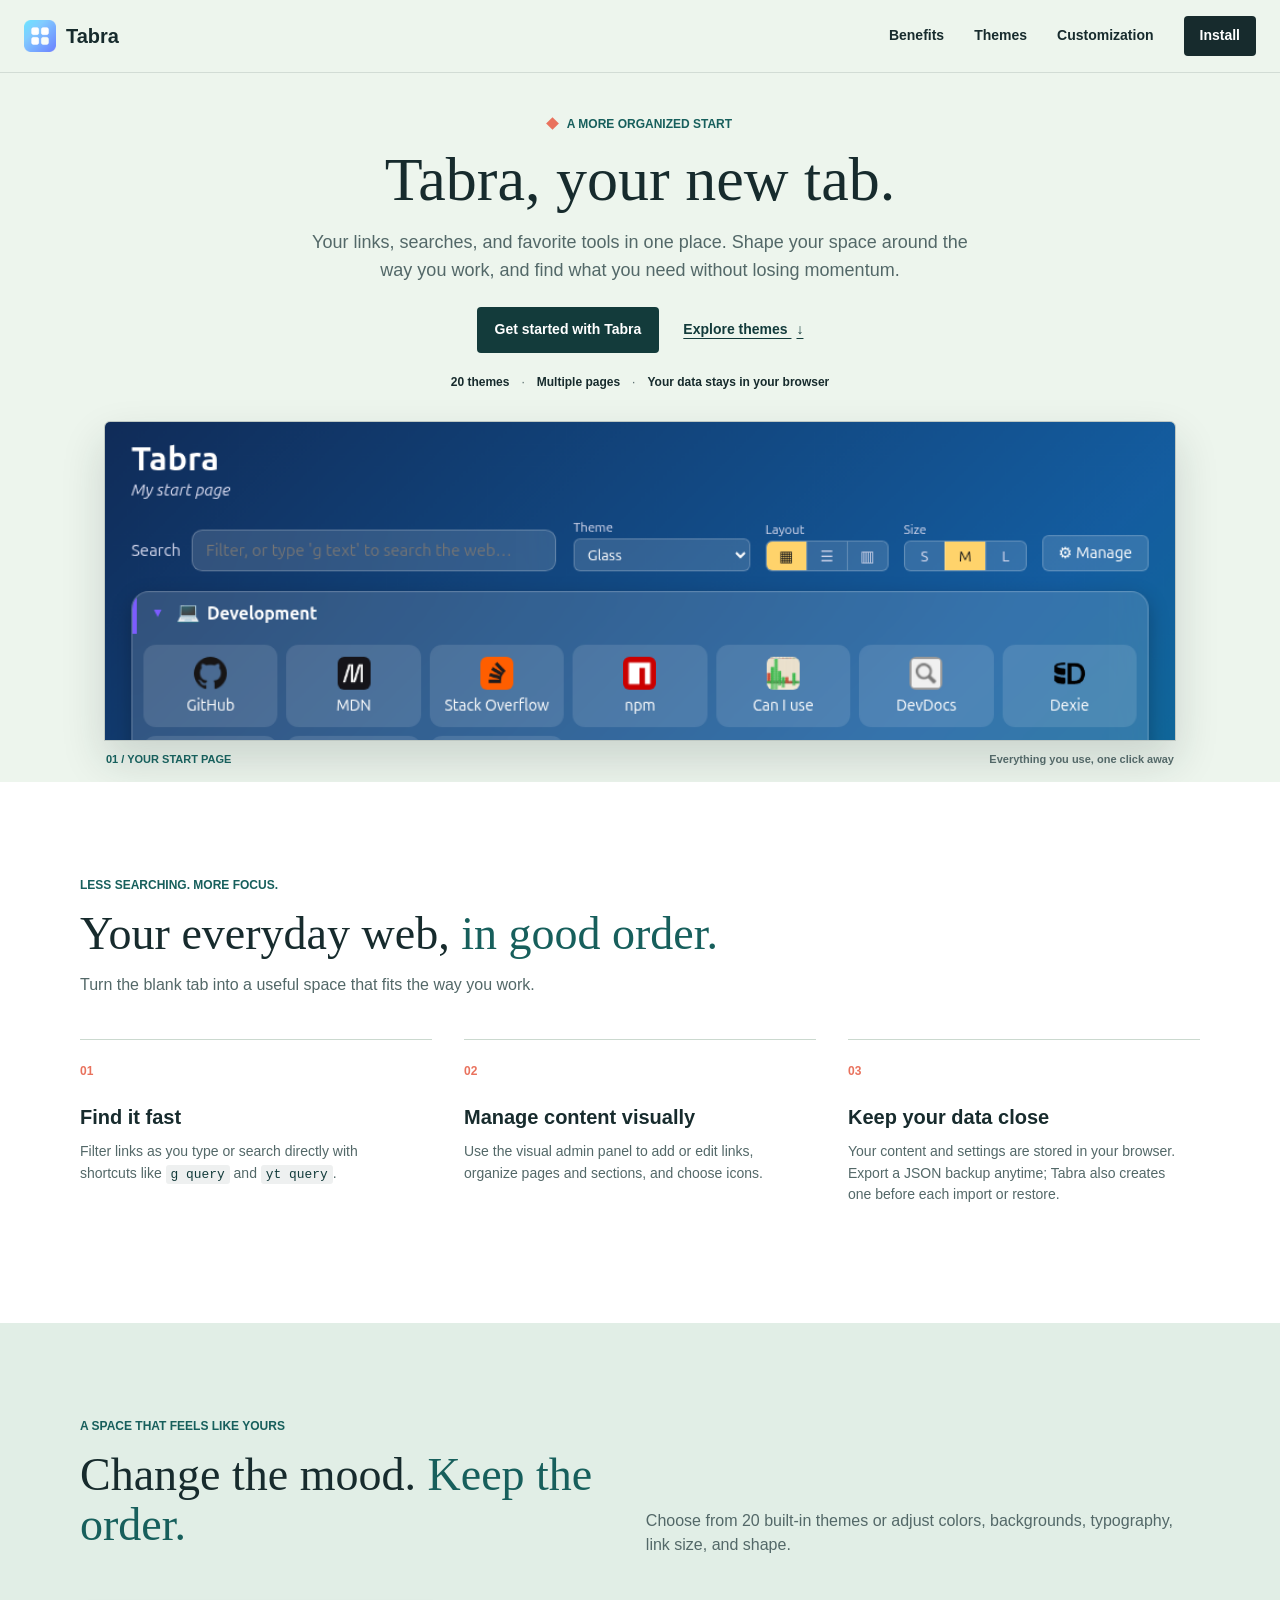
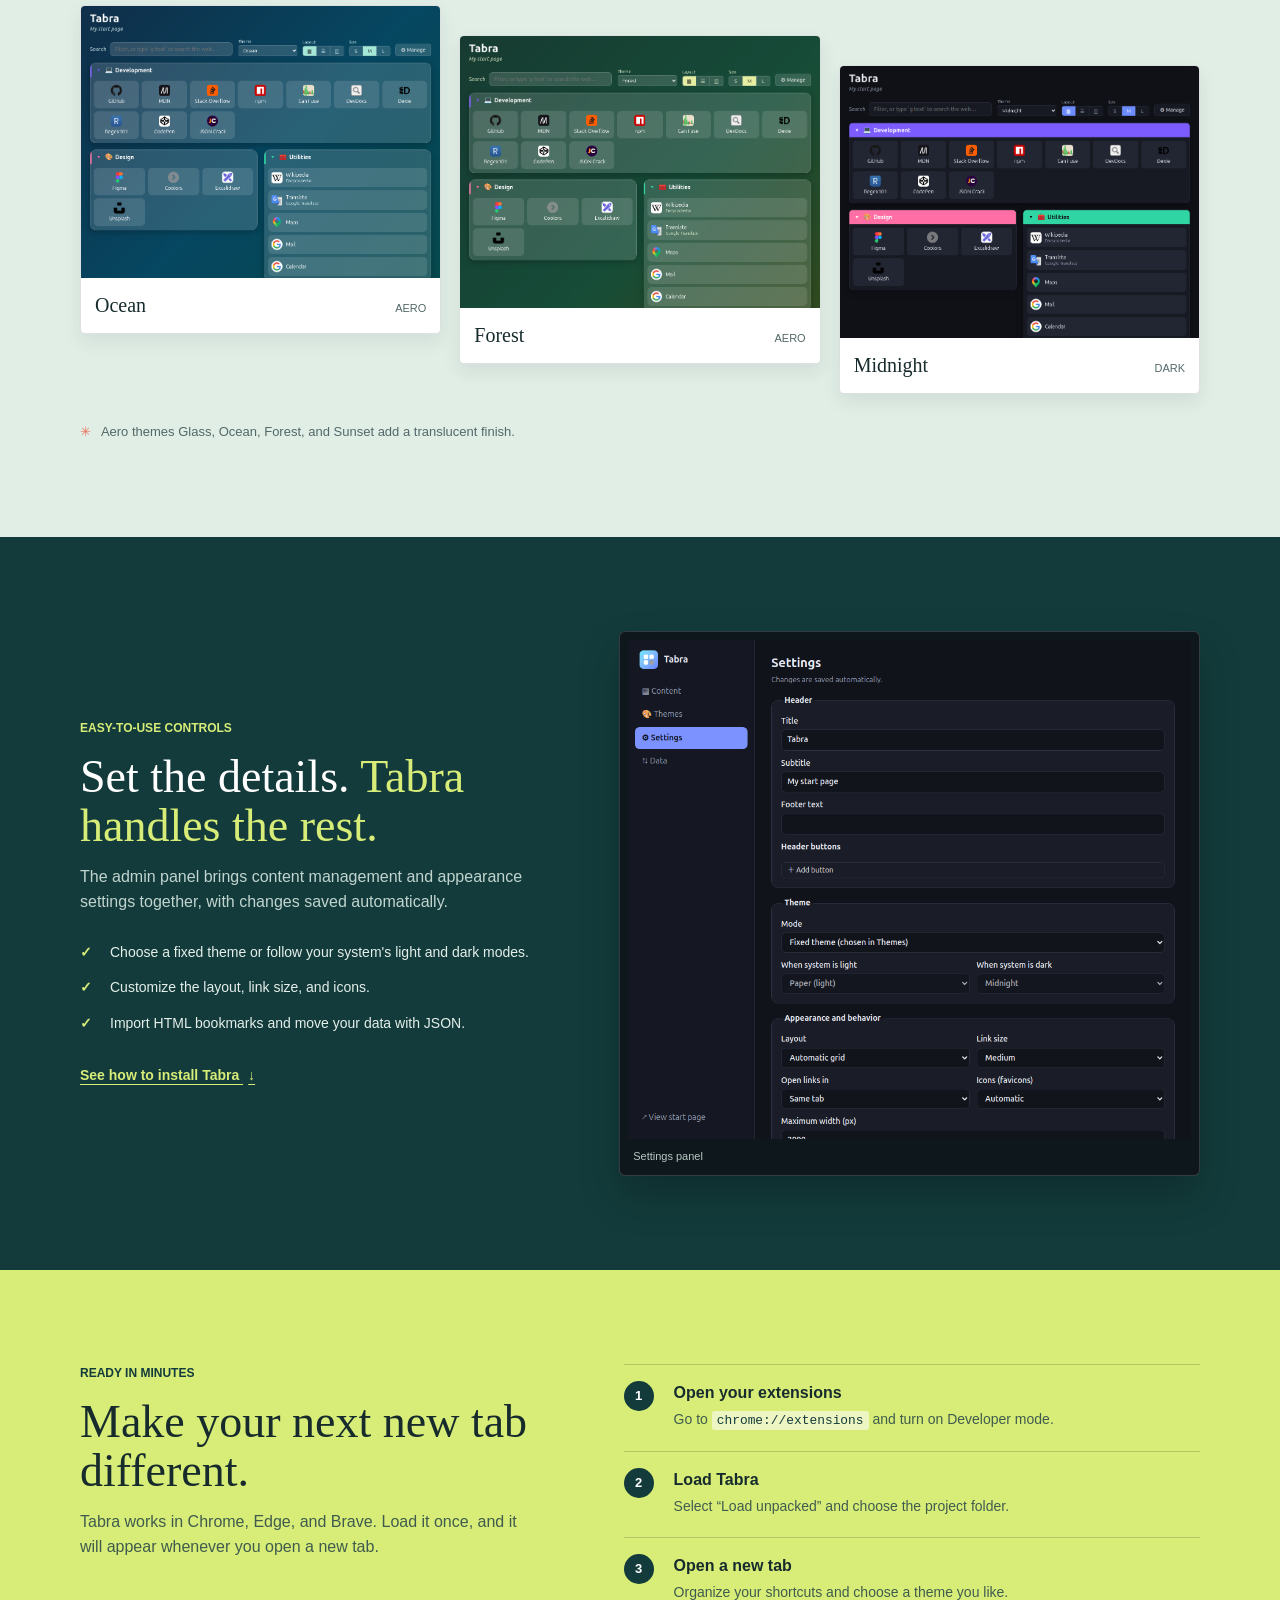
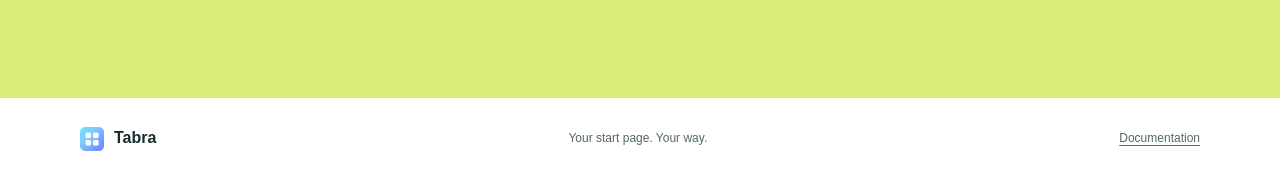
==== index.html @ 3e03a97a "Translate fix themes issues new themes change color icon landing page github actions license" ====
<!doctype html>
<html lang="en">
<head>
  <meta charset="utf-8">
  <meta name="viewport" content="width=device-width, initial-scale=1">
  <meta name="description" content="Tabra turns every new tab into a personal space for your links, pages, and searches.">
  <meta name="theme-color" content="#edf5ed">
  <title>Tabra | Your new tab, your way</title>
  <link rel="icon" href="icons/icon32.png">
  <link rel="stylesheet" href="css/landing.css">
</head>
<body>
  <a class="skip-link" href="#content">Skip to content</a>

  <header class="site-header">
    <div class="nav-wrap">
      <a class="brand" href="index.html" aria-label="Tabra home">
        <img src="icons/icon48.png" alt="" width="32" height="32">
        <span>Tabra</span>
      </a>
      <nav class="site-nav" aria-label="Main navigation">
        <a href="#benefits">Benefits</a>
        <a href="#themes">Themes</a>
        <a href="#settings">Customization</a>
        <a class="nav-cta" href="#installation">Install</a>
      </nav>
    </div>
  </header>

  <main id="content">
    <section class="hero" aria-labelledby="hero-title">
      <div class="container">
        <div class="hero-copy">
          <p class="eyebrow"><span class="eyebrow-mark"></span> A more organized start</p>
          <h1 id="hero-title">Tabra, your new tab.</h1>
          <p class="hero-lede">Your links, searches, and favorite tools in one place. Shape your space around the way you work, and find what you need without losing momentum.</p>
          <div class="hero-actions">
            <a class="button button-primary" href="#installation">Get started with Tabra</a>
            <a class="text-link" href="#themes">Explore themes <span aria-hidden="true">↓</span></a>
          </div>
          <p class="hero-proof"><strong>20 themes</strong><span>·</span><strong>Multiple pages</strong><span>·</span><strong>Your data stays in your browser</strong></p>
        </div>

        <figure class="hero-screen">
          <img src="assets/tabra-glass.png" alt="Tabra new tab with the Glass theme, search, sections, and shortcuts">
          <figcaption><span>01 / YOUR START PAGE</span><span>Everything you use, one click away</span></figcaption>
        </figure>
      </div>
    </section>

    <section class="benefits section-pad" id="benefits" aria-labelledby="benefits-title">
      <div class="container">
        <div class="section-heading">
          <p class="eyebrow">Less searching. More focus.</p>
          <h2 id="benefits-title">Your everyday web, <span>in good order.</span></h2>
          <p>Turn the blank tab into a useful space that fits the way you work.</p>
        </div>
        <div class="benefit-grid">
          <article class="benefit">
            <span class="benefit-number">01</span>
            <h3>Find it fast</h3>
            <p>Filter links as you type or search directly with shortcuts like <code>g query</code> and <code>yt query</code>.</p>
          </article>
          <article class="benefit">
            <span class="benefit-number">02</span>
            <h3>Manage content visually</h3>
            <p>Use the visual admin panel to add or edit links, organize pages and sections, and choose icons.</p>
          </article>
          <article class="benefit">
            <span class="benefit-number">03</span>
            <h3>Keep your data close</h3>
            <p>Your content and settings are stored in your browser. Export a JSON backup anytime; Tabra also creates one before each import or restore.</p>
          </article>
        </div>
      </div>
    </section>

    <section class="themes section-pad" id="themes" aria-labelledby="themes-title">
      <div class="container">
        <div class="section-heading section-heading-inline">
          <div>
            <p class="eyebrow">A space that feels like yours</p>
            <h2 id="themes-title">Change the mood. <span>Keep the order.</span></h2>
          </div>
          <p>Choose from 20 built-in themes or adjust colors, backgrounds, typography, link size, and shape.</p>
        </div>
        <div class="theme-gallery">
          <figure class="theme-shot theme-shot-ocean">
            <img src="assets/tabra-ocean.png" alt="Tabra with the Ocean theme in deep blue and turquoise" loading="lazy">
            <figcaption><span>Ocean</span><span>Aero</span></figcaption>
          </figure>
          <figure class="theme-shot theme-shot-forest">
            <img src="assets/tabra-forest.png" alt="Tabra with the Forest theme in shades of green" loading="lazy">
            <figcaption><span>Forest</span><span>Aero</span></figcaption>
          </figure>
          <figure class="theme-shot theme-shot-midnight">
            <img src="assets/tabra-midnight.png" alt="Tabra with the dark Midnight theme" loading="lazy">
            <figcaption><span>Midnight</span><span>Dark</span></figcaption>
          </figure>
        </div>
        <p class="theme-note"><span aria-hidden="true">✳</span> Aero themes Glass, Ocean, Forest, and Sunset add a translucent finish.</p>
      </div>
    </section>

    <section class="settings section-pad" id="settings" aria-labelledby="settings-title">
      <div class="container settings-layout">
        <div class="settings-copy">
          <p class="eyebrow">Easy-to-use controls</p>
          <h2 id="settings-title">Set the details. <span>Tabra handles the rest.</span></h2>
          <p>The admin panel brings content management and appearance settings together, with changes saved automatically.</p>
          <ul class="settings-list">
            <li><span class="check" aria-hidden="true">✓</span> Choose a fixed theme or follow your system's light and dark modes.</li>
            <li><span class="check" aria-hidden="true">✓</span> Customize the layout, link size, and icons.</li>
            <li><span class="check" aria-hidden="true">✓</span> Import HTML bookmarks and move your data with JSON.</li>
          </ul>
          <a class="text-link text-link-light" href="#installation">See how to install Tabra <span aria-hidden="true">↓</span></a>
        </div>
        <figure class="settings-screen">
          <img src="assets/tabra-settings.png" alt="Tabra settings panel for configuring the header, theme, layout, and behavior" loading="lazy">
          <figcaption>Settings panel</figcaption>
        </figure>
      </div>
    </section>

    <section class="install section-pad" id="installation" aria-labelledby="install-title">
      <div class="container install-layout">
        <div>
          <p class="eyebrow">Ready in minutes</p>
          <h2 id="install-title">Make your next new tab different.</h2>
          <p>Tabra works in Chrome, Edge, and Brave. Load it once, and it will appear whenever you open a new tab.</p>
        </div>
        <ol class="install-steps">
          <li><span>1</span><div><strong>Open your extensions</strong><p>Go to <code>chrome://extensions</code> and turn on Developer mode.</p></div></li>
          <li><span>2</span><div><strong>Load Tabra</strong><p>Select “Load unpacked” and choose the project folder.</p></div></li>
          <li><span>3</span><div><strong>Open a new tab</strong><p>Organize your shortcuts and choose a theme you like.</p></div></li>
        </ol>
      </div>
    </section>
  </main>

  <footer class="site-footer">
    <div class="container footer-inner">
      <a class="brand" href="index.html"><img src="icons/icon32.png" alt="" width="24" height="24"><span>Tabra</span></a>
      <p>Your start page. Your way.</p>
      <a href="README.md">Documentation</a>
    </div>
  </footer>
</body>
</html>
---- css/landing.css ----
:root {
  color-scheme: light;
  --ink: #172b2d;
  --muted: #536868;
  --paper: #edf5ed;
  --white: #ffffff;
  --line: #cbd9cf;
  --green: #175f5c;
  --green-dark: #133b3b;
  --lime: #d7ed78;
  --coral: #e9725d;
  --serif: Georgia, "Times New Roman", serif;
  --sans: "Avenir Next", Avenir, "Segoe UI", sans-serif;
}

* { box-sizing: border-box; }
html { scroll-behavior: smooth; }
body {
  margin: 0;
  background: var(--paper);
  color: var(--ink);
  font-family: var(--sans);
  font-size: 16px;
  line-height: 1.55;
}
img { display: block; max-width: 100%; }
a { color: inherit; }
.container { width: min(1120px, calc(100% - 48px)); margin-inline: auto; }
.skip-link { position: absolute; top: -60px; left: 16px; z-index: 10; padding: 10px 14px; background: var(--ink); color: white; }
.skip-link:focus { top: 12px; }

.site-header { position: relative; z-index: 2; background: var(--paper); border-bottom: 1px solid rgba(23, 43, 45, .12); }
.nav-wrap { width: min(1280px, calc(100% - 48px)); min-height: 72px; margin-inline: auto; display: flex; align-items: center; justify-content: space-between; gap: 28px; }
.brand { display: inline-flex; align-items: center; gap: 10px; text-decoration: none; font-size: 20px; font-weight: 750; }
.brand img { width: 32px; height: 32px; }
.site-nav { display: flex; align-items: center; gap: 30px; font-size: 14px; font-weight: 650; }
.site-nav a { text-decoration: none; }
.site-nav a:not(.nav-cta):hover, .site-footer a:hover { color: var(--green); }
.nav-cta { padding: 9px 16px; background: var(--ink); color: var(--white); border-radius: 4px; }
.nav-cta:hover, .button-primary:hover { background: var(--green); }

.hero { padding: 42px 0 0; overflow: hidden; }
.hero-copy { max-width: 890px; margin: 0 auto 30px; text-align: center; }
.eyebrow { margin: 0 0 14px; color: var(--green); font-size: 12px; font-weight: 800; text-transform: uppercase; }
.eyebrow-mark { display: inline-block; width: 9px; height: 9px; margin-right: 7px; background: var(--coral); transform: rotate(45deg); }
h1, h2, h3, p { margin-top: 0; }
h1, h2 { font-family: var(--serif); font-weight: 500; letter-spacing: 0; }
h1 { max-width: 1100px; margin: 0 auto 18px; font-size: 62px; line-height: 1.02; }
h1 em { color: var(--green); font-weight: 500; }
.hero-lede { max-width: 670px; margin: 0 auto 22px; color: var(--muted); font-size: 18px; }
.hero-actions { display: flex; align-items: center; justify-content: center; gap: 24px; }
.button { display: inline-flex; min-height: 46px; align-items: center; justify-content: center; padding: 0 18px; border-radius: 4px; text-decoration: none; font-size: 14px; font-weight: 750; transition: background-color .18s ease, transform .18s ease; }
.button:hover { transform: translateY(-2px); }
.button-primary { background: var(--green-dark); color: white; }
.text-link { color: var(--green-dark); font-size: 14px; font-weight: 750; text-decoration-thickness: 1px; text-underline-offset: 4px; }
.text-link span { padding-left: 5px; }
.hero-proof { display: flex; justify-content: center; align-items: center; gap: 12px; margin: 20px 0 0; color: var(--muted); font-size: 12px; }
.hero-proof strong { color: var(--ink); font-weight: 750; }
.hero-screen { width: min(1120px, calc(100% - 48px)); margin: 0 auto; }
.hero-screen img { width: 100%; height: 320px; object-fit: cover; object-position: top center; border: 1px solid rgba(23, 43, 45, .22); border-radius: 6px 6px 0 0; box-shadow: 0 20px 44px rgba(23, 43, 45, .16); }
.hero-screen figcaption { display: flex; justify-content: space-between; padding: 10px 2px 14px; color: var(--muted); font-size: 11px; font-weight: 700; }
.hero-screen figcaption span:first-child { color: var(--green); }

.section-pad { padding: 94px 0; }
.benefits { background: var(--white); }
.section-heading { max-width: 660px; margin-bottom: 42px; }
.section-heading h2, .settings-copy h2, .install h2 { margin-bottom: 14px; font-size: 46px; line-height: 1.08; }
.section-heading h2 span { color: var(--green); }
.section-heading > p:last-child { max-width: 560px; margin-bottom: 0; color: var(--muted); }
.benefit-grid { display: grid; grid-template-columns: repeat(3, minmax(0, 1fr)); gap: 32px; }
.benefit { min-height: 190px; padding: 18px 22px 0 0; border-top: 1px solid var(--line); }
.benefit-number { color: var(--coral); font-size: 12px; font-weight: 800; }
.benefit h3 { margin: 19px 0 8px; font-size: 20px; letter-spacing: 0; }
.benefit p { max-width: 340px; margin: 0; color: var(--muted); font-size: 14px; }
code { padding: 2px 5px; background: rgba(23, 43, 45, .07); border-radius: 3px; color: var(--green-dark); font-size: .92em; }

.themes { background: #e1eee6; }
.section-heading-inline { max-width: none; display: flex; justify-content: space-between; align-items: end; gap: 50px; }
.section-heading-inline > p { max-width: 390px; padding-bottom: 5px; }
.theme-gallery { display: grid; grid-template-columns: repeat(3, minmax(0, 1fr)); gap: 18px; align-items: start; }
.theme-shot { min-width: 0; margin: 0; overflow: hidden; background: var(--white); border: 1px solid rgba(23, 43, 45, .14); border-radius: 5px; box-shadow: 0 8px 18px rgba(23, 43, 45, .08); }
.theme-shot img { width: 100%; aspect-ratio: 1.32 / 1; object-fit: cover; object-position: top center; }
.theme-shot figcaption { display: flex; justify-content: space-between; align-items: baseline; padding: 12px 14px; }
.theme-shot figcaption span:first-child { font-family: var(--serif); font-size: 20px; }
.theme-shot figcaption span:last-child { color: var(--muted); font-size: 11px; text-transform: uppercase; }
.theme-shot-forest { margin-top: 30px; }
.theme-shot-midnight { margin-top: 60px; }
.theme-note { margin: 28px 0 0; color: var(--muted); font-size: 13px; }
.theme-note span { padding-right: 7px; color: var(--coral); }

.settings { background: var(--green-dark); color: white; }
.settings-layout { display: grid; grid-template-columns: .9fr 1.1fr; align-items: center; gap: 64px; }
.settings-copy .eyebrow { color: var(--lime); }
.settings-copy h2 { max-width: 500px; }
.settings-copy h2 span { color: var(--lime); }
.settings-copy > p:not(.eyebrow) { max-width: 460px; color: #c1d5cf; }
.settings-list { display: grid; gap: 14px; margin: 27px 0 28px; padding: 0; list-style: none; }
.settings-list li { display: grid; grid-template-columns: 20px 1fr; gap: 10px; color: #e4efea; font-size: 14px; }
.check { color: var(--lime); font-weight: 800; }
.text-link-light { color: var(--lime); }
.settings-screen { margin: 0; padding: 8px; background: #0e171c; border: 1px solid rgba(255, 255, 255, .16); border-radius: 6px; box-shadow: 0 20px 40px rgba(0, 0, 0, .22); }
.settings-screen img { width: 100%; height: auto; }
.settings-screen figcaption { padding: 9px 5px 2px; color: #b6c9c3; font-size: 11px; }

.install { background: var(--lime); }
.install-layout { display: grid; grid-template-columns: .9fr 1.1fr; gap: 72px; align-items: start; }
.install .eyebrow { color: var(--green-dark); }
.install h2 { max-width: 460px; }
.install-layout > div > p:last-child { max-width: 440px; margin-bottom: 0; color: #405b4e; }
.install-steps { display: grid; gap: 20px; margin: 0; padding: 0; list-style: none; }
.install-steps li { display: grid; grid-template-columns: 36px 1fr; gap: 14px; align-items: start; padding-top: 16px; border-top: 1px solid rgba(23, 43, 45, .2); }
.install-steps li > span { display: grid; width: 30px; aspect-ratio: 1; place-items: center; background: var(--green-dark); border-radius: 50%; color: white; font-size: 13px; font-weight: 750; }
.install-steps strong { display: block; margin-bottom: 3px; }
.install-steps p { margin: 0; color: #405b4e; font-size: 14px; }
.install code { background: rgba(255, 255, 255, .55); }

.site-footer { background: var(--white); }
.footer-inner { min-height: 82px; display: flex; align-items: center; justify-content: space-between; gap: 20px; }
.footer-inner .brand { font-size: 16px; }
.footer-inner .brand img { width: 24px; height: 24px; }
.footer-inner p, .footer-inner > a:last-child { margin: 0; color: var(--muted); font-size: 12px; }
.footer-inner > a:last-child { text-underline-offset: 3px; }

@media (max-width: 760px) {
  .container, .nav-wrap { width: min(100% - 36px, 560px); }
  .nav-wrap { min-height: 64px; gap: 14px; }
  .site-nav { gap: 14px; font-size: 12px; }
  .site-nav a:first-child, .site-nav a:nth-child(3) { display: none; }
  .nav-cta { padding: 8px 11px; }
  .hero { padding-top: 34px; }
  .hero-copy { margin-bottom: 25px; }
  h1 { font-size: 48px; }
  .hero-lede { font-size: 16px; }
  .hero-screen { width: calc(100% - 24px); }
  .hero-screen img { height: 300px; }
  .section-pad { padding: 68px 0; }
  .section-heading h2, .settings-copy h2, .install h2 { font-size: 38px; }
  .benefit-grid { grid-template-columns: 1fr; gap: 18px; }
  .benefit { min-height: 0; padding: 15px 0 4px; }
  .benefit h3 { margin-top: 10px; }
  .section-heading-inline { display: block; }
  .section-heading-inline > p { margin-top: 18px; }
  .theme-gallery { grid-template-columns: 1fr 1fr; gap: 12px; }
  .theme-shot-forest, .theme-shot-midnight { margin-top: 0; }
  .theme-shot-midnight { grid-column: 1 / -1; width: calc(50% - 6px); }
  .theme-shot img { aspect-ratio: 1.2 / 1; }
  .settings-layout, .install-layout { grid-template-columns: 1fr; gap: 38px; }
  .settings-screen { width: min(100%, 520px); margin-inline: auto; }
}

@media (max-width: 430px) {
  .container, .nav-wrap { width: calc(100% - 28px); }
  .brand { font-size: 18px; }
  .site-nav { gap: 11px; }
  .site-nav a:nth-child(2) { display: none; }
  h1 { font-size: 42px; }
  .hero-proof { flex-wrap: wrap; gap: 7px; font-size: 11px; }
  .hero-screen { width: calc(100% - 14px); }
  .hero-screen img { height: 230px; }
  .hero-screen figcaption { gap: 14px; font-size: 9px; }
  .theme-gallery { grid-template-columns: 1fr; }
  .theme-shot-midnight { grid-column: auto; width: 100%; }
  .theme-shot img { aspect-ratio: 1.45 / 1; }
  .footer-inner { flex-wrap: wrap; padding-block: 18px; }
  .footer-inner p { order: 2; width: 100%; }
}

@media (prefers-reduced-motion: reduce) {
  html { scroll-behavior: auto; }
  *, *::before, *::after { transition-duration: .01ms !important; }
}
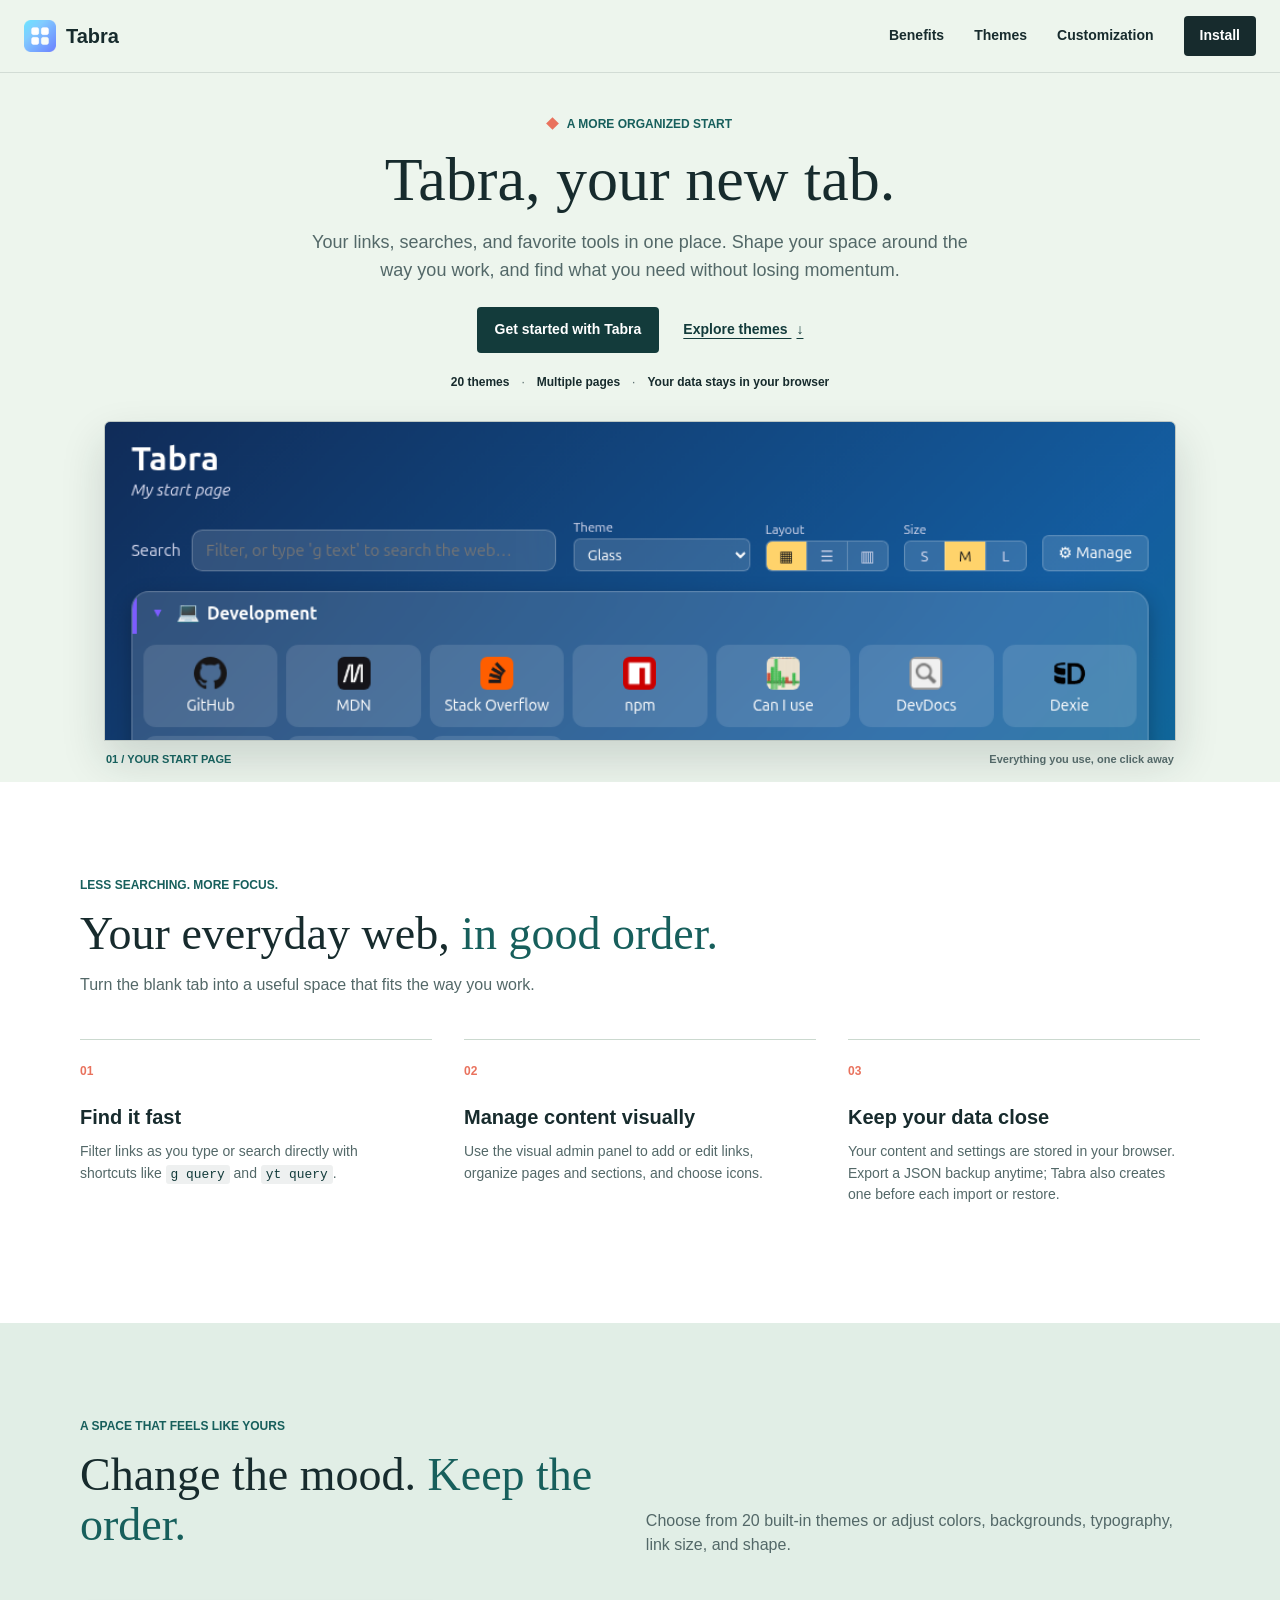
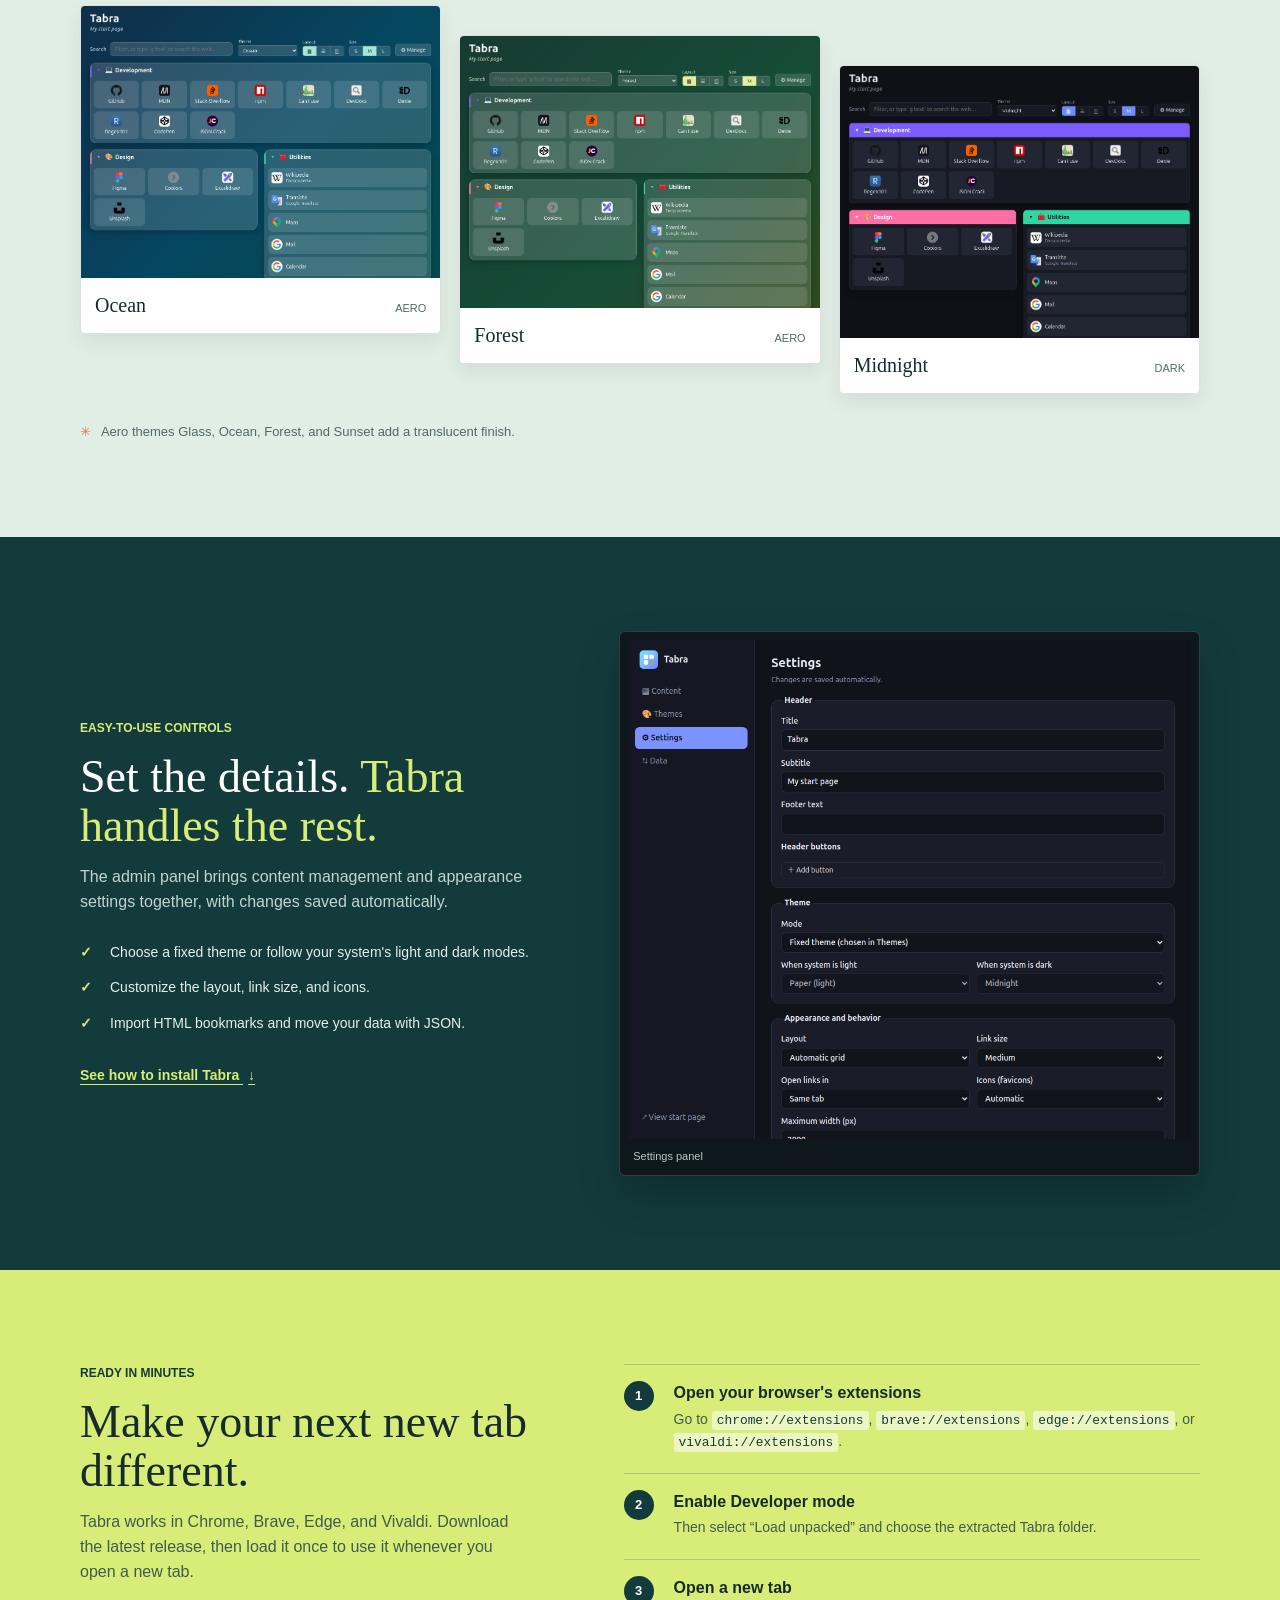
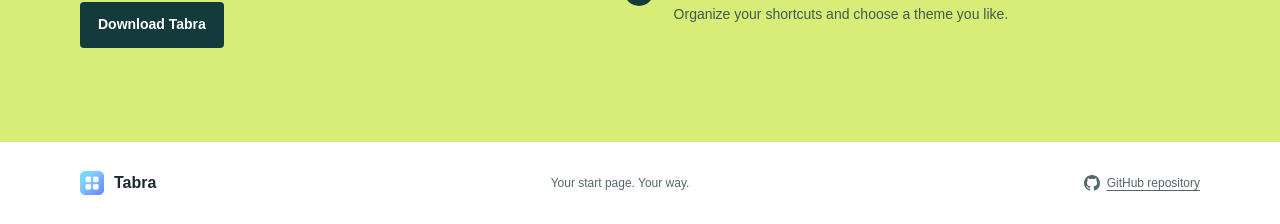
==== commit 7aab8a87: "release 1.0.0" ====
--- a/index.html
+++ b/index.html
@@ -127,11 +127,12 @@
         <div>
           <p class="eyebrow">Ready in minutes</p>
           <h2 id="install-title">Make your next new tab different.</h2>
-          <p>Tabra works in Chrome, Edge, and Brave. Load it once, and it will appear whenever you open a new tab.</p>
+          <p class="install-description">Tabra works in Chrome, Brave, Edge, and Vivaldi. Download the latest release, then load it once to use it whenever you open a new tab.</p>
+          <a class="button button-primary" href="https://github.com/scaamanho/tabra/releases" target="_blank" rel="noopener noreferrer">Download Tabra</a>
         </div>
         <ol class="install-steps">
-          <li><span>1</span><div><strong>Open your extensions</strong><p>Go to <code>chrome://extensions</code> and turn on Developer mode.</p></div></li>
-          <li><span>2</span><div><strong>Load Tabra</strong><p>Select “Load unpacked” and choose the project folder.</p></div></li>
+          <li><span>1</span><div><strong>Open your browser's extensions</strong><p>Go to <code>chrome://extensions</code>, <code>brave://extensions</code>, <code>edge://extensions</code>, or <code>vivaldi://extensions</code>.</p></div></li>
+          <li><span>2</span><div><strong>Enable Developer mode</strong><p>Then select “Load unpacked” and choose the extracted Tabra folder.</p></div></li>
           <li><span>3</span><div><strong>Open a new tab</strong><p>Organize your shortcuts and choose a theme you like.</p></div></li>
         </ol>
       </div>
@@ -142,7 +143,10 @@
     <div class="container footer-inner">
       <a class="brand" href="index.html"><img src="icons/icon32.png" alt="" width="24" height="24"><span>Tabra</span></a>
       <p>Your start page. Your way.</p>
-      <a href="README.md">Documentation</a>
+      <a class="repo-link" href="https://github.com/scaamanho/tabra" target="_blank" rel="noopener noreferrer">
+        <svg aria-hidden="true" viewBox="0 0 16 16"><path d="M8 0C3.58 0 0 3.58 0 8c0 3.54 2.29 6.53 5.47 7.59.4.07.55-.17.55-.38 0-.19-.01-.82-.01-1.49-2.01.37-2.53-.49-2.69-.94-.09-.23-.48-.94-.82-1.13-.28-.15-.68-.52-.01-.53.63-.01 1.08.58 1.23.82.72 1.21 1.87.87 2.33.66.07-.52.28-.87.51-1.07-1.78-.2-3.64-.89-3.64-3.95 0-.87.31-1.59.82-2.15-.08-.2-.36-1.02.08-2.12 0 0 .67-.21 2.2.82a7.65 7.65 0 0 1 4 0c1.53-1.04 2.2-.82 2.2-.82.44 1.1.16 1.92.08 2.12.51.56.82 1.27.82 2.15 0 3.07-1.87 3.75-3.65 3.95.29.25.54.73.54 1.48 0 1.07-.01 1.93-.01 2.2 0 .21.15.46.55.38A8.01 8.01 0 0 0 16 8c0-4.42-3.58-8-8-8Z"/></svg>
+        <span>GitHub repository</span>
+      </a>
     </div>
   </footer>
 </body>
--- a/css/landing.css
+++ b/css/landing.css
@@ -106,7 +106,7 @@
 .install-layout { display: grid; grid-template-columns: .9fr 1.1fr; gap: 72px; align-items: start; }
 .install .eyebrow { color: var(--green-dark); }
 .install h2 { max-width: 460px; }
-.install-layout > div > p:last-child { max-width: 440px; margin-bottom: 0; color: #405b4e; }
+.install-description { max-width: 440px; margin-bottom: 18px; color: #405b4e; }
 .install-steps { display: grid; gap: 20px; margin: 0; padding: 0; list-style: none; }
 .install-steps li { display: grid; grid-template-columns: 36px 1fr; gap: 14px; align-items: start; padding-top: 16px; border-top: 1px solid rgba(23, 43, 45, .2); }
 .install-steps li > span { display: grid; width: 30px; aspect-ratio: 1; place-items: center; background: var(--green-dark); border-radius: 50%; color: white; font-size: 13px; font-weight: 750; }
@@ -120,6 +120,8 @@
 .footer-inner .brand img { width: 24px; height: 24px; }
 .footer-inner p, .footer-inner > a:last-child { margin: 0; color: var(--muted); font-size: 12px; }
 .footer-inner > a:last-child { text-underline-offset: 3px; }
+.repo-link { display: inline-flex; align-items: center; gap: 7px; }
+.repo-link svg { width: 16px; height: 16px; fill: currentColor; }
 
 @media (max-width: 760px) {
   .container, .nav-wrap { width: min(100% - 36px, 560px); }
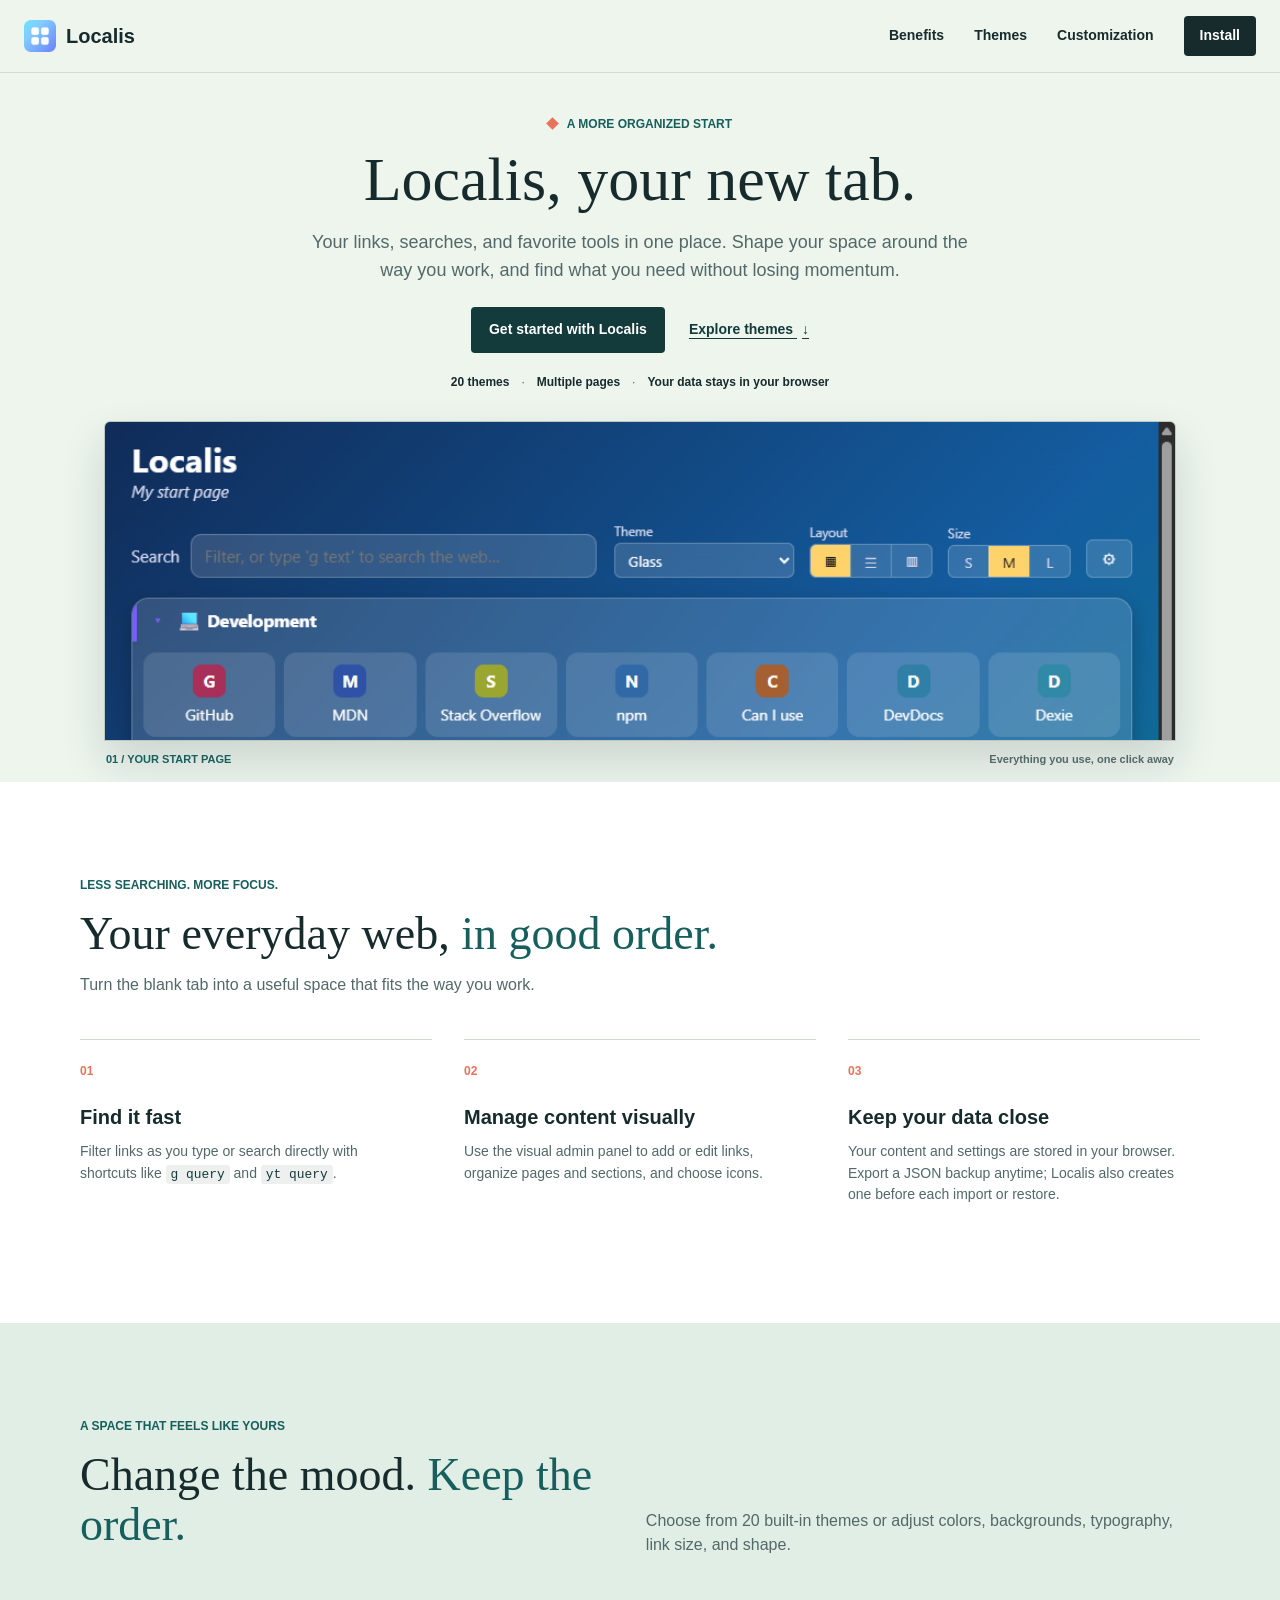
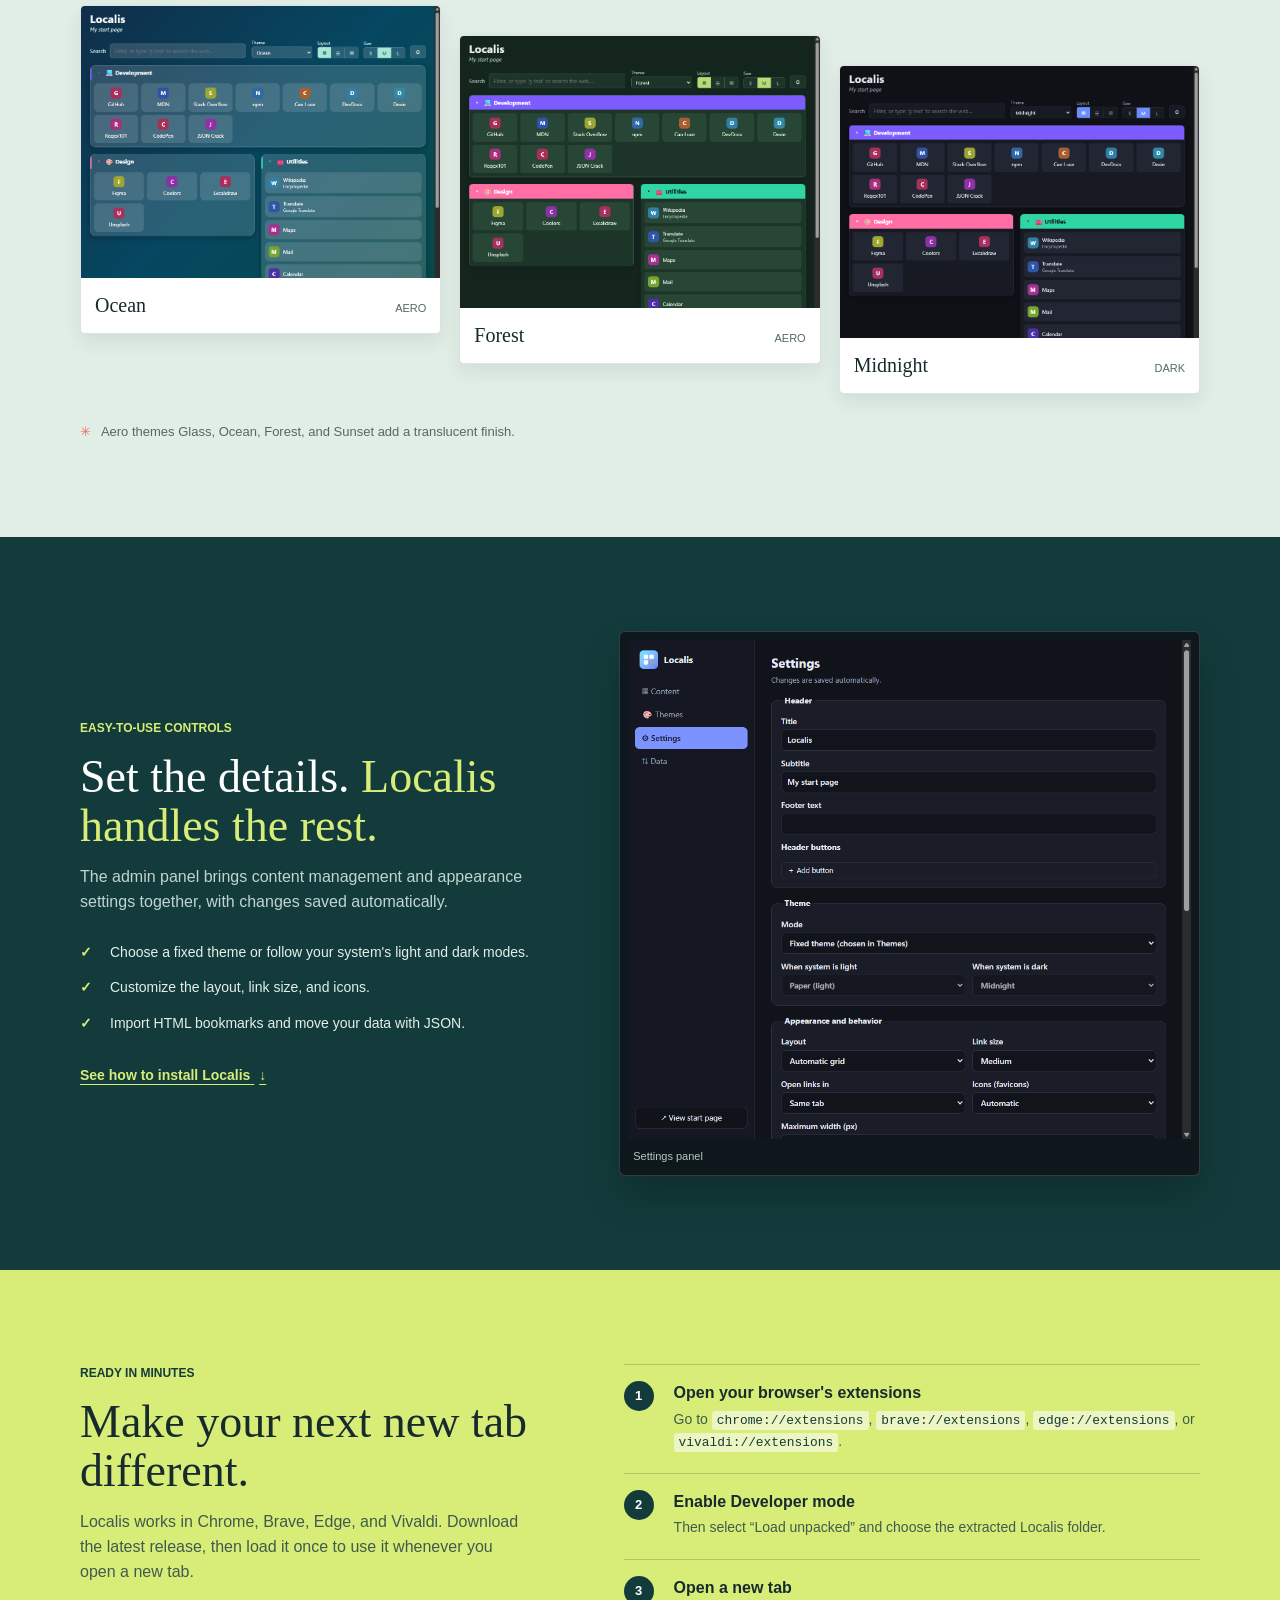
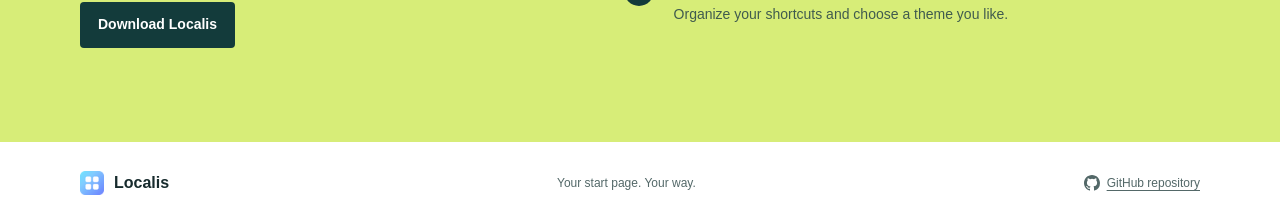
==== commit a93ab747: "rename to localis" ====
--- a/index.html
+++ b/index.html
@@ -3,9 +3,9 @@
 <head>
   <meta charset="utf-8">
   <meta name="viewport" content="width=device-width, initial-scale=1">
-  <meta name="description" content="Tabra turns every new tab into a personal space for your links, pages, and searches.">
+  <meta name="description" content="Localis turns every new tab into a personal space for your links, pages, and searches.">
   <meta name="theme-color" content="#edf5ed">
-  <title>Tabra | Your new tab, your way</title>
+  <title>Localis | Your new tab, your way</title>
   <link rel="icon" href="icons/icon32.png">
   <link rel="stylesheet" href="css/landing.css">
 </head>
@@ -14,9 +14,9 @@
 
   <header class="site-header">
     <div class="nav-wrap">
-      <a class="brand" href="index.html" aria-label="Tabra home">
+      <a class="brand" href="index.html" aria-label="Localis home">
         <img src="icons/icon48.png" alt="" width="32" height="32">
-        <span>Tabra</span>
+        <span>Localis</span>
       </a>
       <nav class="site-nav" aria-label="Main navigation">
         <a href="#benefits">Benefits</a>
@@ -32,17 +32,17 @@
       <div class="container">
         <div class="hero-copy">
           <p class="eyebrow"><span class="eyebrow-mark"></span> A more organized start</p>
-          <h1 id="hero-title">Tabra, your new tab.</h1>
+          <h1 id="hero-title">Localis, your new tab.</h1>
           <p class="hero-lede">Your links, searches, and favorite tools in one place. Shape your space around the way you work, and find what you need without losing momentum.</p>
           <div class="hero-actions">
-            <a class="button button-primary" href="#installation">Get started with Tabra</a>
+            <a class="button button-primary" href="#installation">Get started with Localis</a>
             <a class="text-link" href="#themes">Explore themes <span aria-hidden="true">↓</span></a>
           </div>
           <p class="hero-proof"><strong>20 themes</strong><span>·</span><strong>Multiple pages</strong><span>·</span><strong>Your data stays in your browser</strong></p>
         </div>
 
         <figure class="hero-screen">
-          <img src="assets/tabra-glass.png" alt="Tabra new tab with the Glass theme, search, sections, and shortcuts">
+          <img src="assets/localis-glass.png" alt="Localis new tab with the Glass theme, search, sections, and shortcuts">
           <figcaption><span>01 / YOUR START PAGE</span><span>Everything you use, one click away</span></figcaption>
         </figure>
       </div>
@@ -69,7 +69,7 @@
           <article class="benefit">
             <span class="benefit-number">03</span>
             <h3>Keep your data close</h3>
-            <p>Your content and settings are stored in your browser. Export a JSON backup anytime; Tabra also creates one before each import or restore.</p>
+            <p>Your content and settings are stored in your browser. Export a JSON backup anytime; Localis also creates one before each import or restore.</p>
           </article>
         </div>
       </div>
@@ -86,15 +86,15 @@
         </div>
         <div class="theme-gallery">
           <figure class="theme-shot theme-shot-ocean">
-            <img src="assets/tabra-ocean.png" alt="Tabra with the Ocean theme in deep blue and turquoise" loading="lazy">
+            <img src="assets/localis-ocean.png" alt="Localis with the Ocean theme in deep blue and turquoise" loading="lazy">
             <figcaption><span>Ocean</span><span>Aero</span></figcaption>
           </figure>
           <figure class="theme-shot theme-shot-forest">
-            <img src="assets/tabra-forest.png" alt="Tabra with the Forest theme in shades of green" loading="lazy">
+            <img src="assets/localis-forest.png" alt="Localis with the Forest theme in shades of green" loading="lazy">
             <figcaption><span>Forest</span><span>Aero</span></figcaption>
           </figure>
           <figure class="theme-shot theme-shot-midnight">
-            <img src="assets/tabra-midnight.png" alt="Tabra with the dark Midnight theme" loading="lazy">
+            <img src="assets/localis-midnight.png" alt="Localis with the dark Midnight theme" loading="lazy">
             <figcaption><span>Midnight</span><span>Dark</span></figcaption>
           </figure>
         </div>
@@ -106,17 +106,17 @@
       <div class="container settings-layout">
         <div class="settings-copy">
           <p class="eyebrow">Easy-to-use controls</p>
-          <h2 id="settings-title">Set the details. <span>Tabra handles the rest.</span></h2>
+          <h2 id="settings-title">Set the details. <span>Localis handles the rest.</span></h2>
           <p>The admin panel brings content management and appearance settings together, with changes saved automatically.</p>
           <ul class="settings-list">
             <li><span class="check" aria-hidden="true">✓</span> Choose a fixed theme or follow your system's light and dark modes.</li>
             <li><span class="check" aria-hidden="true">✓</span> Customize the layout, link size, and icons.</li>
             <li><span class="check" aria-hidden="true">✓</span> Import HTML bookmarks and move your data with JSON.</li>
           </ul>
-          <a class="text-link text-link-light" href="#installation">See how to install Tabra <span aria-hidden="true">↓</span></a>
+          <a class="text-link text-link-light" href="#installation">See how to install Localis <span aria-hidden="true">↓</span></a>
         </div>
         <figure class="settings-screen">
-          <img src="assets/tabra-settings.png" alt="Tabra settings panel for configuring the header, theme, layout, and behavior" loading="lazy">
+          <img src="assets/localis-settings.png" alt="Localis settings panel for configuring the header, theme, layout, and behavior" loading="lazy">
           <figcaption>Settings panel</figcaption>
         </figure>
       </div>
@@ -127,12 +127,12 @@
         <div>
           <p class="eyebrow">Ready in minutes</p>
           <h2 id="install-title">Make your next new tab different.</h2>
-          <p class="install-description">Tabra works in Chrome, Brave, Edge, and Vivaldi. Download the latest release, then load it once to use it whenever you open a new tab.</p>
-          <a class="button button-primary" href="https://github.com/scaamanho/tabra/releases" target="_blank" rel="noopener noreferrer">Download Tabra</a>
+          <p class="install-description">Localis works in Chrome, Brave, Edge, and Vivaldi. Download the latest release, then load it once to use it whenever you open a new tab.</p>
+          <a class="button button-primary" href="https://github.com/scaamanho/tabra/releases" target="_blank" rel="noopener noreferrer">Download Localis</a>
         </div>
         <ol class="install-steps">
           <li><span>1</span><div><strong>Open your browser's extensions</strong><p>Go to <code>chrome://extensions</code>, <code>brave://extensions</code>, <code>edge://extensions</code>, or <code>vivaldi://extensions</code>.</p></div></li>
-          <li><span>2</span><div><strong>Enable Developer mode</strong><p>Then select “Load unpacked” and choose the extracted Tabra folder.</p></div></li>
+          <li><span>2</span><div><strong>Enable Developer mode</strong><p>Then select “Load unpacked” and choose the extracted Localis folder.</p></div></li>
           <li><span>3</span><div><strong>Open a new tab</strong><p>Organize your shortcuts and choose a theme you like.</p></div></li>
         </ol>
       </div>
@@ -141,7 +141,7 @@
 
   <footer class="site-footer">
     <div class="container footer-inner">
-      <a class="brand" href="index.html"><img src="icons/icon32.png" alt="" width="24" height="24"><span>Tabra</span></a>
+      <a class="brand" href="index.html"><img src="icons/icon32.png" alt="" width="24" height="24"><span>Localis</span></a>
       <p>Your start page. Your way.</p>
       <a class="repo-link" href="https://github.com/scaamanho/tabra" target="_blank" rel="noopener noreferrer">
         <svg aria-hidden="true" viewBox="0 0 16 16"><path d="M8 0C3.58 0 0 3.58 0 8c0 3.54 2.29 6.53 5.47 7.59.4.07.55-.17.55-.38 0-.19-.01-.82-.01-1.49-2.01.37-2.53-.49-2.69-.94-.09-.23-.48-.94-.82-1.13-.28-.15-.68-.52-.01-.53.63-.01 1.08.58 1.23.82.72 1.21 1.87.87 2.33.66.07-.52.28-.87.51-1.07-1.78-.2-3.64-.89-3.64-3.95 0-.87.31-1.59.82-2.15-.08-.2-.36-1.02.08-2.12 0 0 .67-.21 2.2.82a7.65 7.65 0 0 1 4 0c1.53-1.04 2.2-.82 2.2-.82.44 1.1.16 1.92.08 2.12.51.56.82 1.27.82 2.15 0 3.07-1.87 3.75-3.65 3.95.29.25.54.73.54 1.48 0 1.07-.01 1.93-.01 2.2 0 .21.15.46.55.38A8.01 8.01 0 0 0 16 8c0-4.42-3.58-8-8-8Z"/></svg>
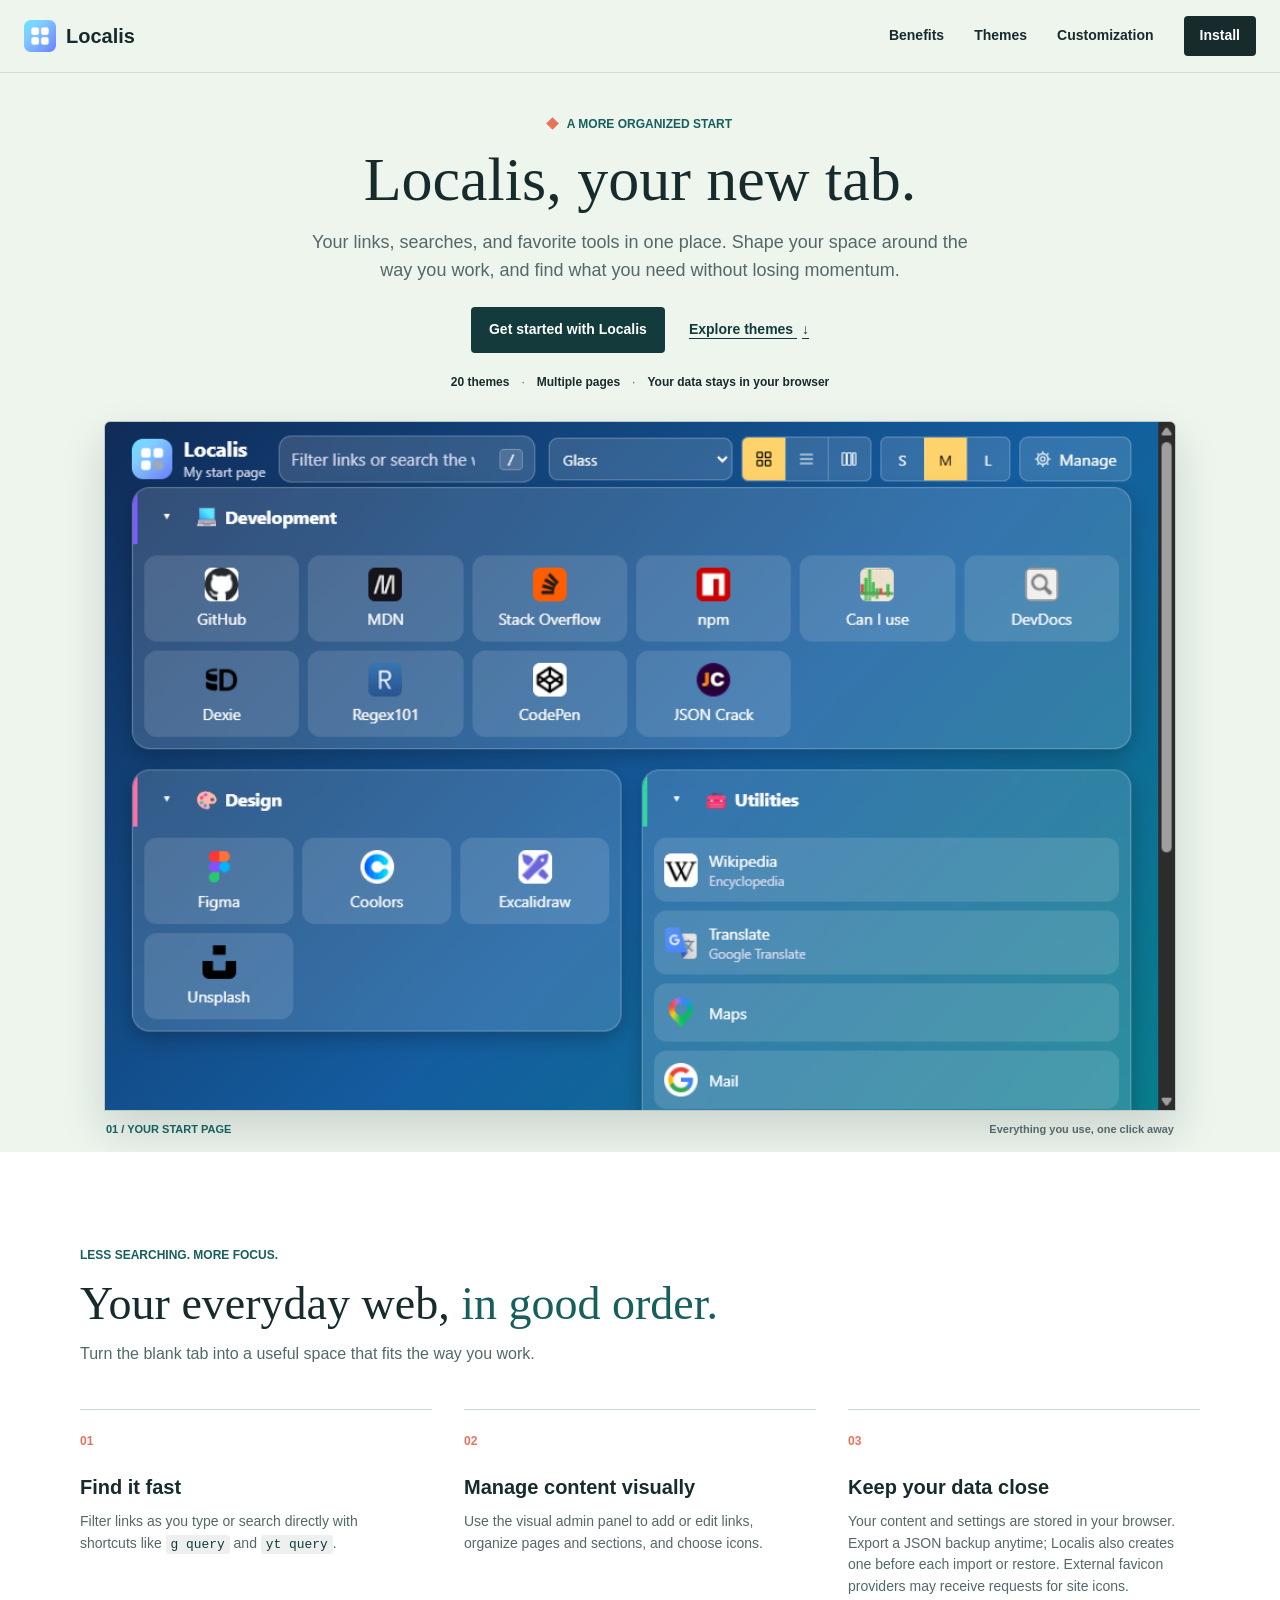
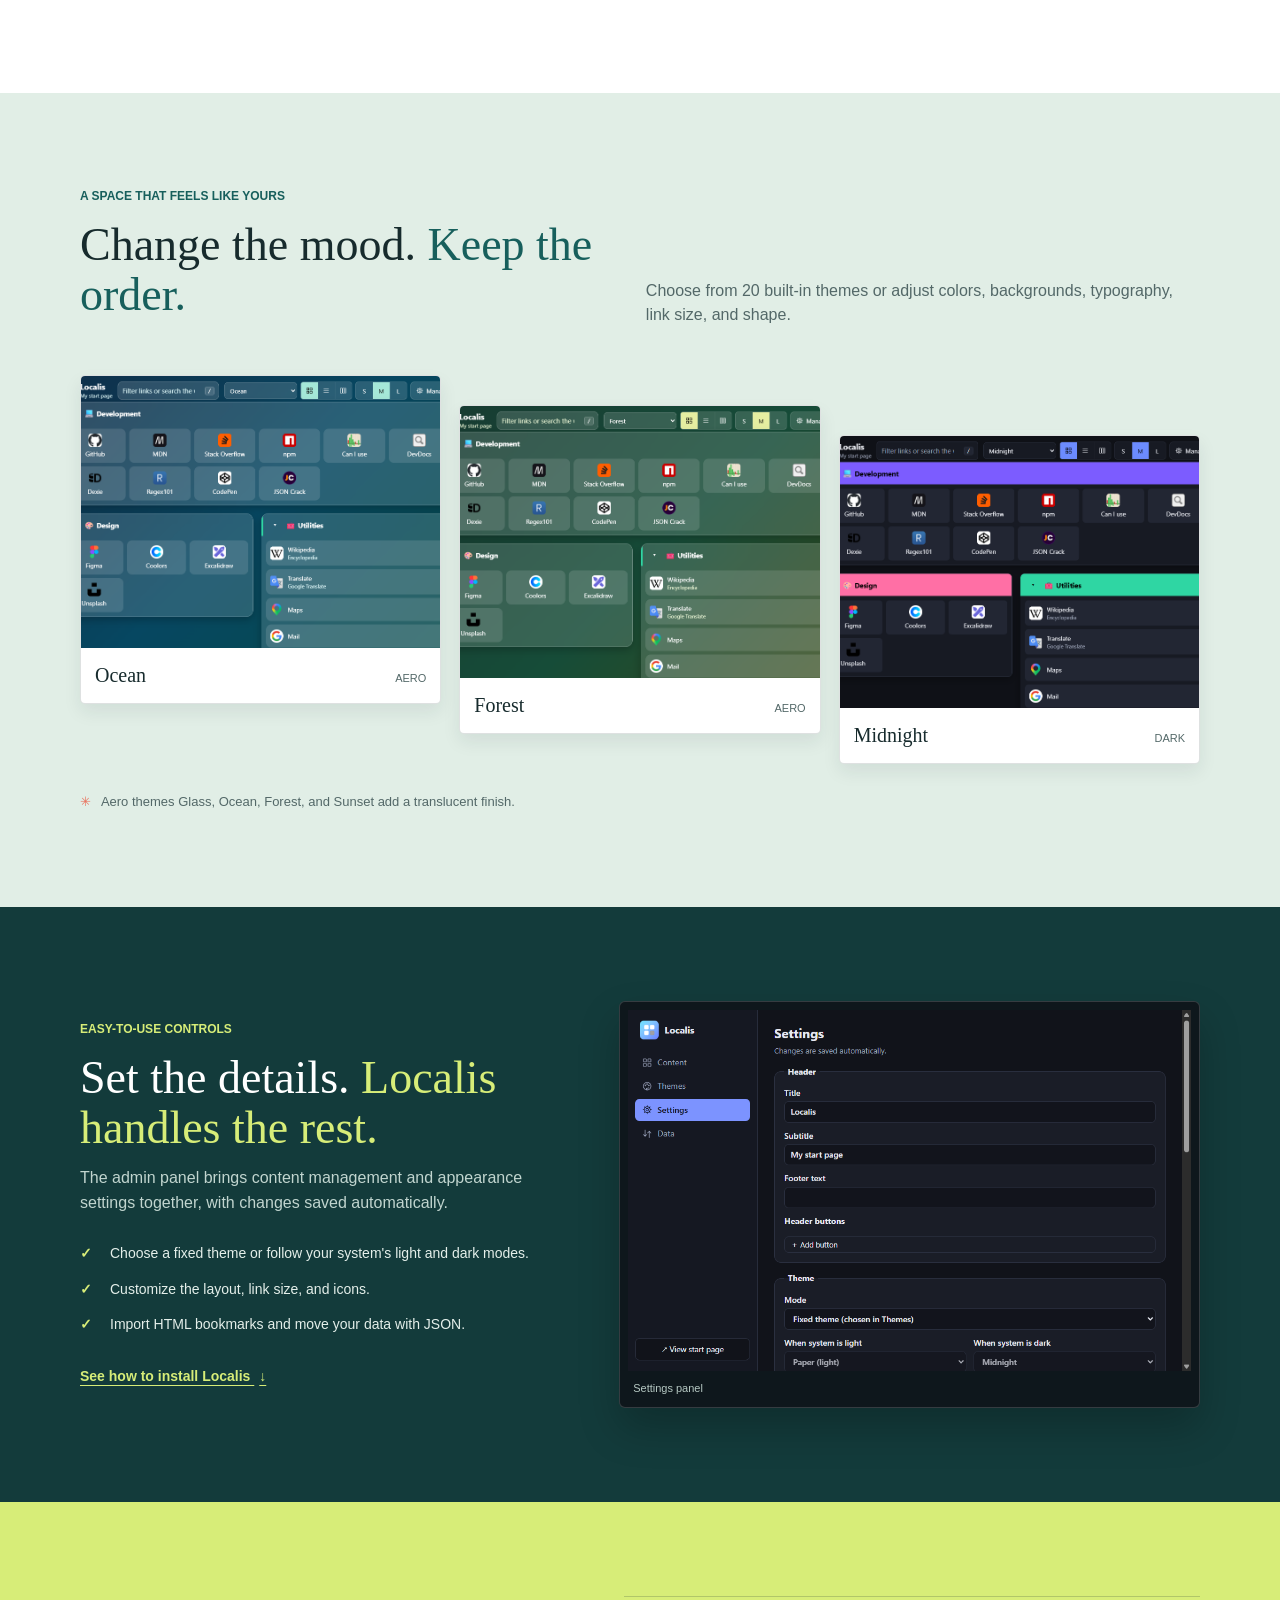
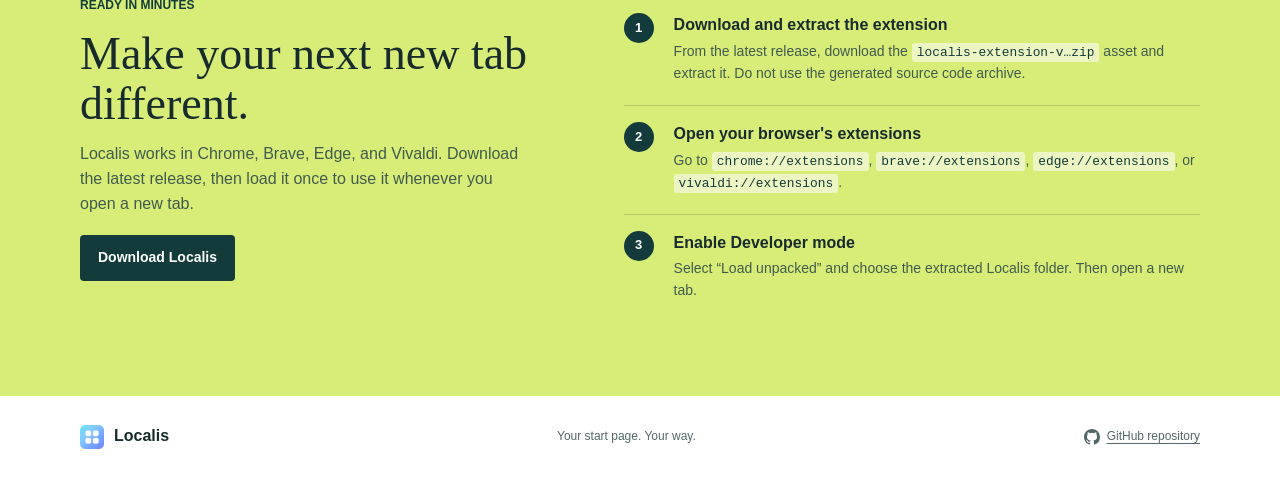
==== commit e9e268b6: "refactorizacion visual ux/ui" ====
--- a/index.html
+++ b/index.html
@@ -69,7 +69,7 @@
           <article class="benefit">
             <span class="benefit-number">03</span>
             <h3>Keep your data close</h3>
-            <p>Your content and settings are stored in your browser. Export a JSON backup anytime; Localis also creates one before each import or restore.</p>
+            <p>Your content and settings are stored in your browser. Export a JSON backup anytime; Localis also creates one before each import or restore. External favicon providers may receive requests for site icons.</p>
           </article>
         </div>
       </div>
@@ -131,9 +131,9 @@
           <a class="button button-primary" href="https://github.com/scaamanho/tabra/releases" target="_blank" rel="noopener noreferrer">Download Localis</a>
         </div>
         <ol class="install-steps">
-          <li><span>1</span><div><strong>Open your browser's extensions</strong><p>Go to <code>chrome://extensions</code>, <code>brave://extensions</code>, <code>edge://extensions</code>, or <code>vivaldi://extensions</code>.</p></div></li>
-          <li><span>2</span><div><strong>Enable Developer mode</strong><p>Then select “Load unpacked” and choose the extracted Localis folder.</p></div></li>
-          <li><span>3</span><div><strong>Open a new tab</strong><p>Organize your shortcuts and choose a theme you like.</p></div></li>
+          <li><span>1</span><div><strong>Download and extract the extension</strong><p>From the latest release, download the <code>localis-extension-v…zip</code> asset and extract it. Do not use the generated source code archive.</p></div></li>
+          <li><span>2</span><div><strong>Open your browser's extensions</strong><p>Go to <code>chrome://extensions</code>, <code>brave://extensions</code>, <code>edge://extensions</code>, or <code>vivaldi://extensions</code>.</p></div></li>
+          <li><span>3</span><div><strong>Enable Developer mode</strong><p>Select “Load unpacked” and choose the extracted Localis folder. Then open a new tab.</p></div></li>
         </ol>
       </div>
     </section>
--- a/css/landing.css
+++ b/css/landing.css
@@ -25,6 +25,7 @@
 }
 img { display: block; max-width: 100%; }
 a { color: inherit; }
+a:focus-visible { outline: 3px solid currentColor; outline-offset: 3px; }
 .container { width: min(1120px, calc(100% - 48px)); margin-inline: auto; }
 .skip-link { position: absolute; top: -60px; left: 16px; z-index: 10; padding: 10px 14px; background: var(--ink); color: white; }
 .skip-link:focus { top: 12px; }
@@ -57,7 +58,7 @@
 .hero-proof { display: flex; justify-content: center; align-items: center; gap: 12px; margin: 20px 0 0; color: var(--muted); font-size: 12px; }
 .hero-proof strong { color: var(--ink); font-weight: 750; }
 .hero-screen { width: min(1120px, calc(100% - 48px)); margin: 0 auto; }
-.hero-screen img { width: 100%; height: 320px; object-fit: cover; object-position: top center; border: 1px solid rgba(23, 43, 45, .22); border-radius: 6px 6px 0 0; box-shadow: 0 20px 44px rgba(23, 43, 45, .16); }
+.hero-screen img { width: 100%; height: auto; border: 1px solid rgba(23, 43, 45, .22); border-radius: 6px 6px 0 0; box-shadow: 0 20px 44px rgba(23, 43, 45, .16); }
 .hero-screen figcaption { display: flex; justify-content: space-between; padding: 10px 2px 14px; color: var(--muted); font-size: 11px; font-weight: 700; }
 .hero-screen figcaption span:first-child { color: var(--green); }
 
@@ -125,16 +126,14 @@
 
 @media (max-width: 760px) {
   .container, .nav-wrap { width: min(100% - 36px, 560px); }
-  .nav-wrap { min-height: 64px; gap: 14px; }
-  .site-nav { gap: 14px; font-size: 12px; }
-  .site-nav a:first-child, .site-nav a:nth-child(3) { display: none; }
+  .nav-wrap { min-height: 64px; gap: 8px 14px; flex-wrap: wrap; padding-block: 12px; }
+  .site-nav { gap: 12px; font-size: 12px; flex-wrap: wrap; }
   .nav-cta { padding: 8px 11px; }
   .hero { padding-top: 34px; }
   .hero-copy { margin-bottom: 25px; }
   h1 { font-size: 48px; }
   .hero-lede { font-size: 16px; }
   .hero-screen { width: calc(100% - 24px); }
-  .hero-screen img { height: 300px; }
   .section-pad { padding: 68px 0; }
   .section-heading h2, .settings-copy h2, .install h2 { font-size: 38px; }
   .benefit-grid { grid-template-columns: 1fr; gap: 18px; }
@@ -154,11 +153,9 @@
   .container, .nav-wrap { width: calc(100% - 28px); }
   .brand { font-size: 18px; }
   .site-nav { gap: 11px; }
-  .site-nav a:nth-child(2) { display: none; }
   h1 { font-size: 42px; }
   .hero-proof { flex-wrap: wrap; gap: 7px; font-size: 11px; }
   .hero-screen { width: calc(100% - 14px); }
-  .hero-screen img { height: 230px; }
   .hero-screen figcaption { gap: 14px; font-size: 9px; }
   .theme-gallery { grid-template-columns: 1fr; }
   .theme-shot-midnight { grid-column: auto; width: 100%; }
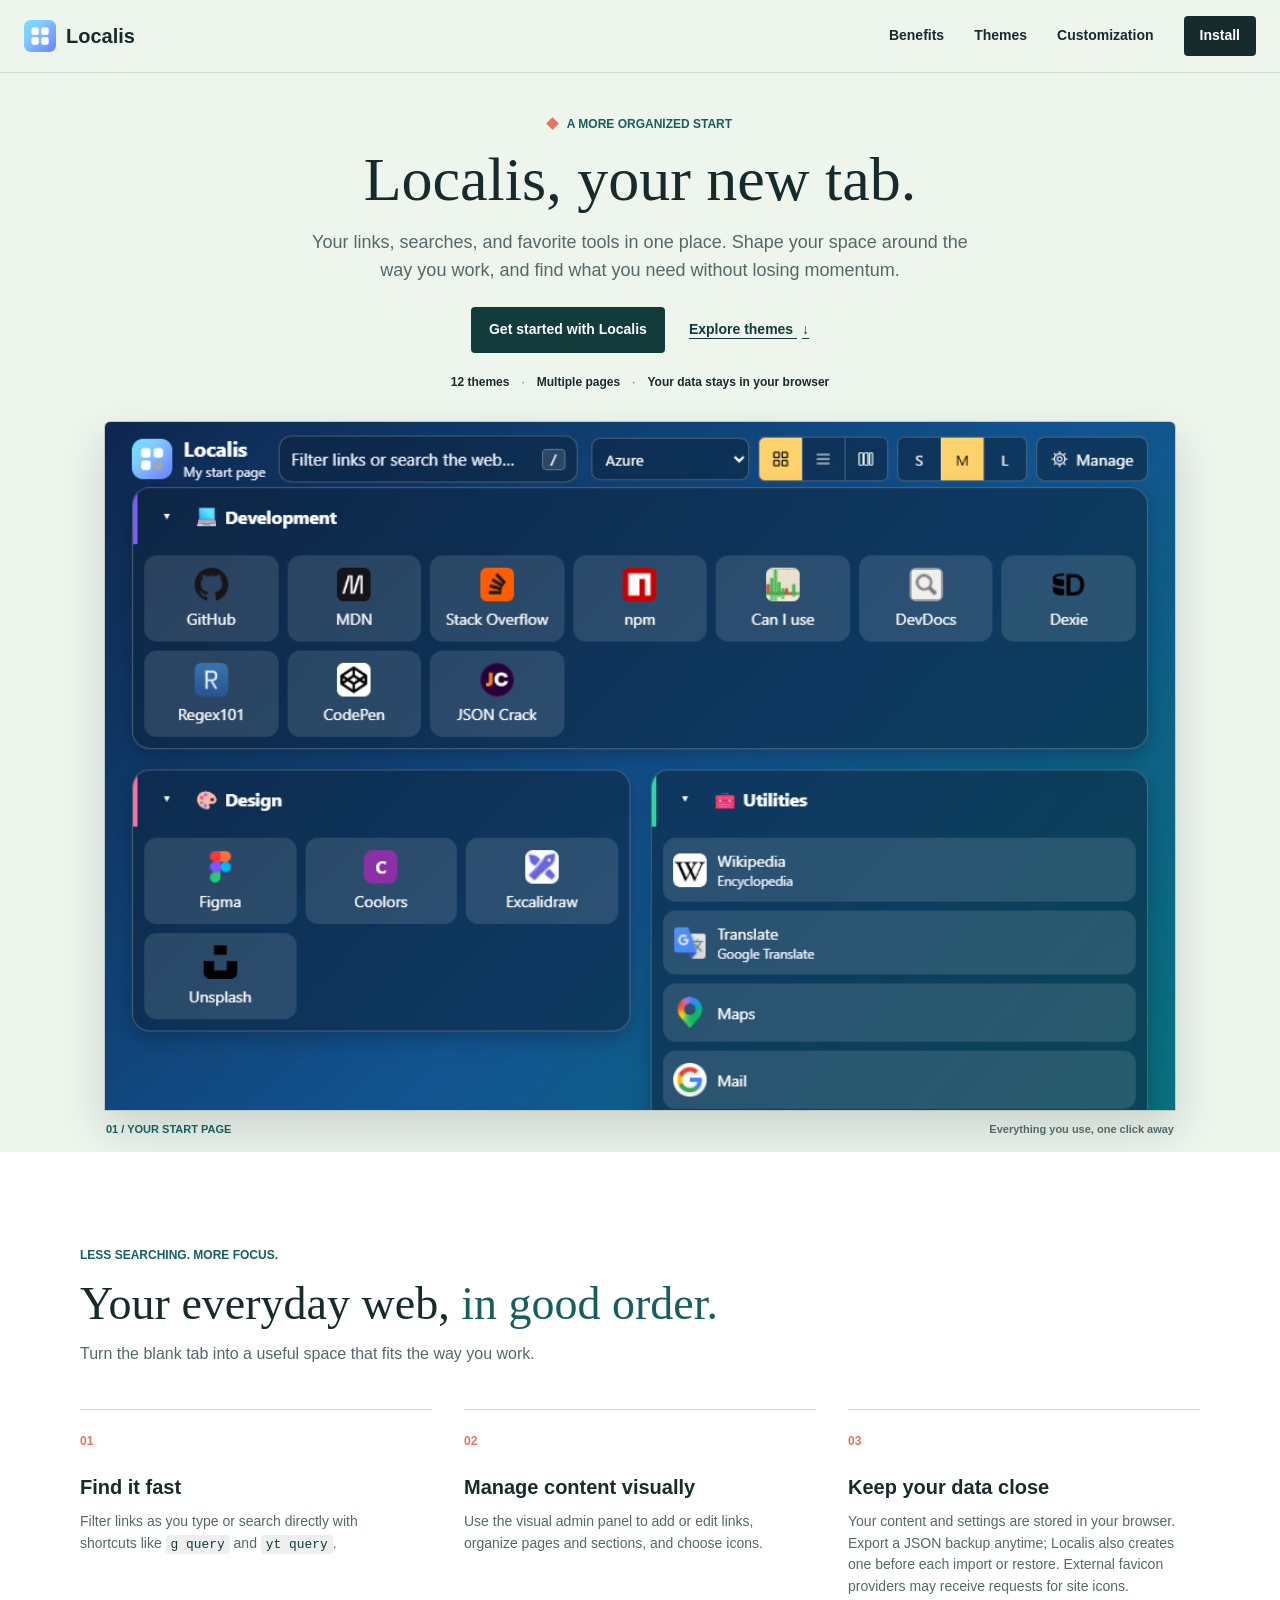
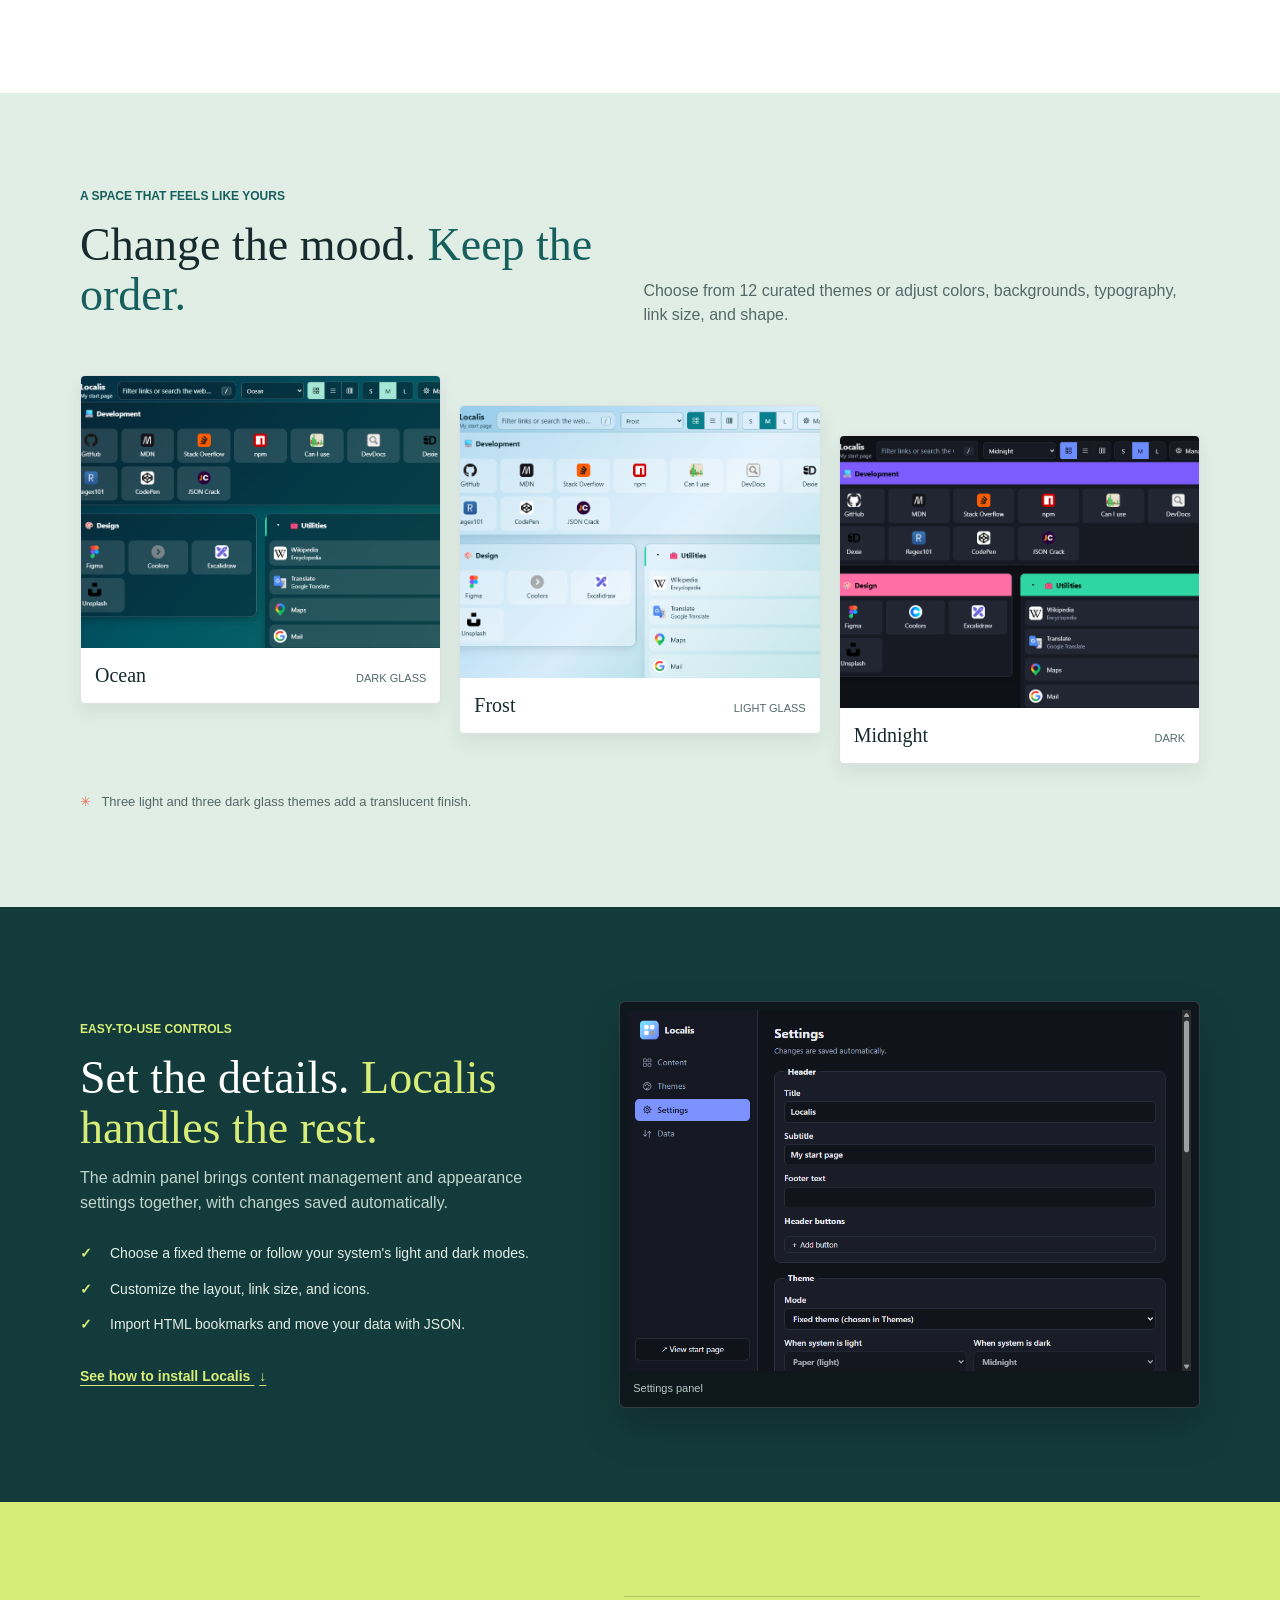
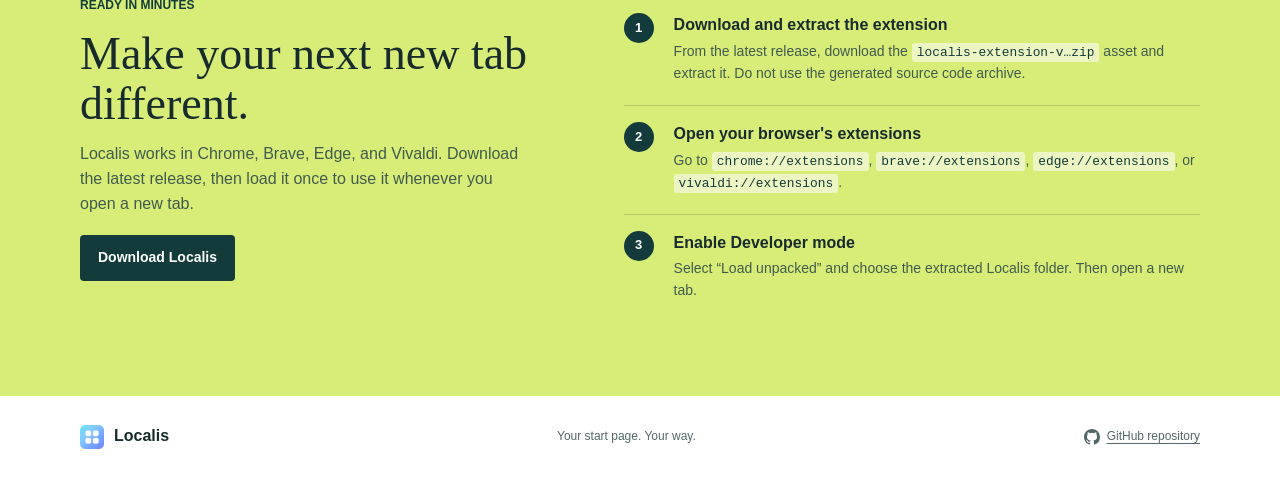
==== commit db79437f: "refactorizacion de themes" ====
--- a/index.html
+++ b/index.html
@@ -38,11 +38,11 @@
             <a class="button button-primary" href="#installation">Get started with Localis</a>
             <a class="text-link" href="#themes">Explore themes <span aria-hidden="true">↓</span></a>
           </div>
-          <p class="hero-proof"><strong>20 themes</strong><span>·</span><strong>Multiple pages</strong><span>·</span><strong>Your data stays in your browser</strong></p>
+          <p class="hero-proof"><strong>12 themes</strong><span>·</span><strong>Multiple pages</strong><span>·</span><strong>Your data stays in your browser</strong></p>
         </div>
 
         <figure class="hero-screen">
-          <img src="assets/localis-glass.png" alt="Localis new tab with the Glass theme, search, sections, and shortcuts">
+          <img src="assets/localis-glass.png" alt="Localis new tab with the Azure theme, search, sections, and shortcuts">
           <figcaption><span>01 / YOUR START PAGE</span><span>Everything you use, one click away</span></figcaption>
         </figure>
       </div>
@@ -82,23 +82,23 @@
             <p class="eyebrow">A space that feels like yours</p>
             <h2 id="themes-title">Change the mood. <span>Keep the order.</span></h2>
           </div>
-          <p>Choose from 20 built-in themes or adjust colors, backgrounds, typography, link size, and shape.</p>
+          <p>Choose from 12 curated themes or adjust colors, backgrounds, typography, link size, and shape.</p>
         </div>
         <div class="theme-gallery">
           <figure class="theme-shot theme-shot-ocean">
             <img src="assets/localis-ocean.png" alt="Localis with the Ocean theme in deep blue and turquoise" loading="lazy">
-            <figcaption><span>Ocean</span><span>Aero</span></figcaption>
+            <figcaption><span>Ocean</span><span>Dark glass</span></figcaption>
           </figure>
-          <figure class="theme-shot theme-shot-forest">
-            <img src="assets/localis-forest.png" alt="Localis with the Forest theme in shades of green" loading="lazy">
-            <figcaption><span>Forest</span><span>Aero</span></figcaption>
+          <figure class="theme-shot theme-shot-arctic">
+            <img src="assets/localis-arctic-glass.png" alt="Localis with the light Frost theme in shades of blue and turquoise" loading="lazy">
+            <figcaption><span>Frost</span><span>Light glass</span></figcaption>
           </figure>
           <figure class="theme-shot theme-shot-midnight">
             <img src="assets/localis-midnight.png" alt="Localis with the dark Midnight theme" loading="lazy">
             <figcaption><span>Midnight</span><span>Dark</span></figcaption>
           </figure>
         </div>
-        <p class="theme-note"><span aria-hidden="true">✳</span> Aero themes Glass, Ocean, Forest, and Sunset add a translucent finish.</p>
+        <p class="theme-note"><span aria-hidden="true">✳</span> Three light and three dark glass themes add a translucent finish.</p>
       </div>
     </section>
 
--- a/css/landing.css
+++ b/css/landing.css
@@ -84,7 +84,7 @@
 .theme-shot figcaption { display: flex; justify-content: space-between; align-items: baseline; padding: 12px 14px; }
 .theme-shot figcaption span:first-child { font-family: var(--serif); font-size: 20px; }
 .theme-shot figcaption span:last-child { color: var(--muted); font-size: 11px; text-transform: uppercase; }
-.theme-shot-forest { margin-top: 30px; }
+.theme-shot-arctic { margin-top: 30px; }
 .theme-shot-midnight { margin-top: 60px; }
 .theme-note { margin: 28px 0 0; color: var(--muted); font-size: 13px; }
 .theme-note span { padding-right: 7px; color: var(--coral); }
@@ -142,7 +142,7 @@
   .section-heading-inline { display: block; }
   .section-heading-inline > p { margin-top: 18px; }
   .theme-gallery { grid-template-columns: 1fr 1fr; gap: 12px; }
-  .theme-shot-forest, .theme-shot-midnight { margin-top: 0; }
+  .theme-shot-arctic, .theme-shot-midnight { margin-top: 0; }
   .theme-shot-midnight { grid-column: 1 / -1; width: calc(50% - 6px); }
   .theme-shot img { aspect-ratio: 1.2 / 1; }
   .settings-layout, .install-layout { grid-template-columns: 1fr; gap: 38px; }
